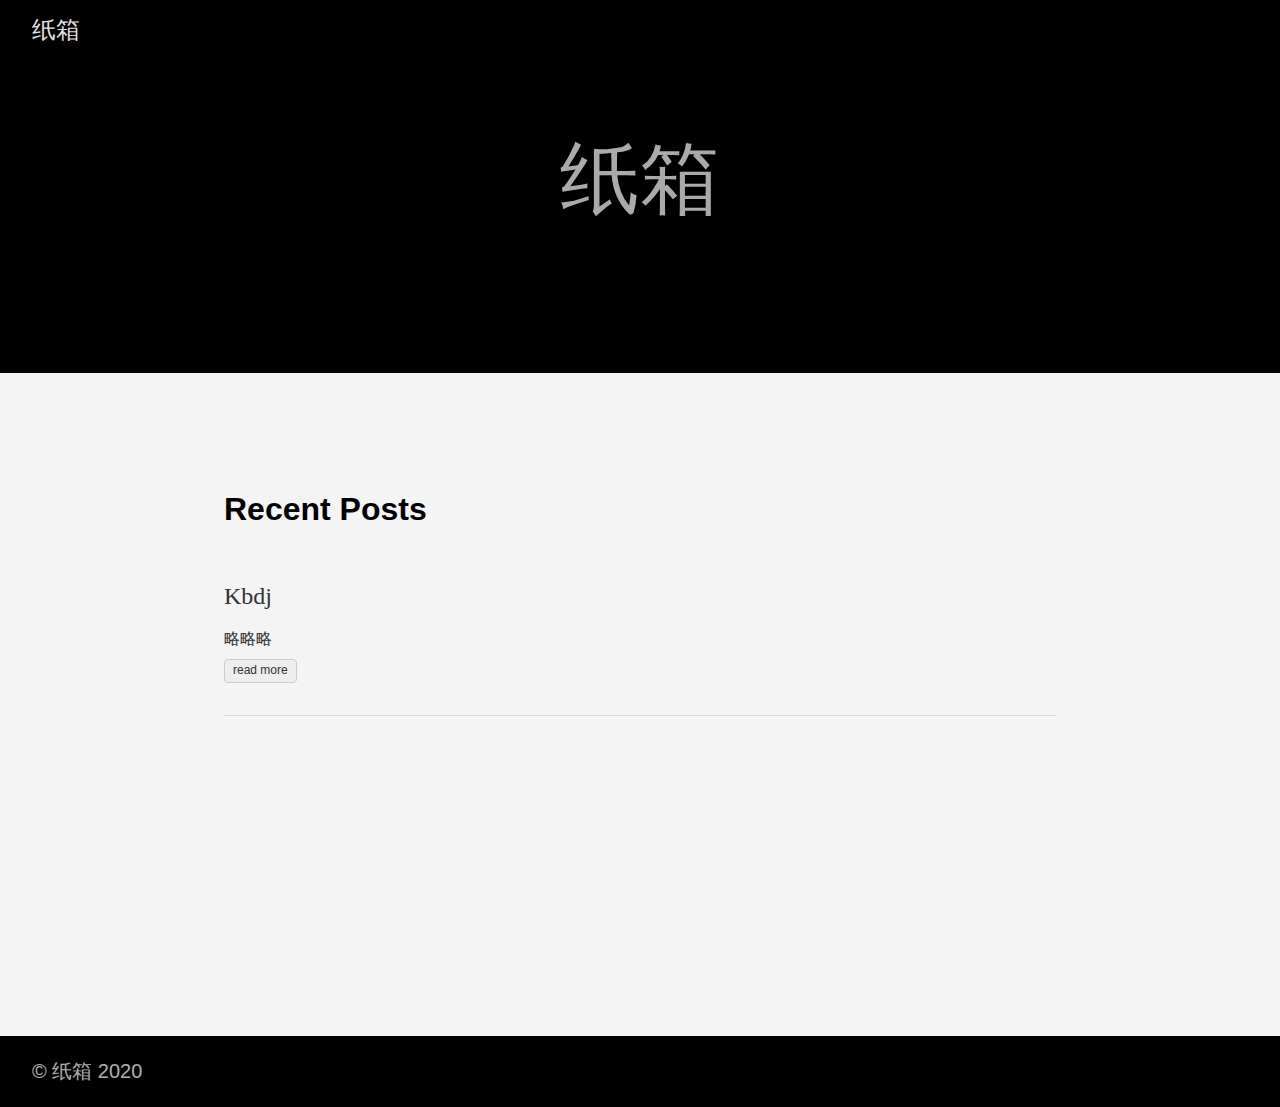
==== index.html @ 3d753dd8 "第一次部署" ====
<!DOCTYPE html>
<html lang="zh-Hans">
  <head>
    <meta charset="utf-8">
    <meta http-equiv="X-UA-Compatible" content="IE=edge,chrome=1">
    
    <title>纸箱 </title>
    <meta name="viewport" content="width=device-width,minimum-scale=1">
    <meta name="generator" content="Hugo 0.57.2" />
    
    
      <META NAME="ROBOTS" CONTENT="NOINDEX, NOFOLLOW">
    

    
    
      <link href="/dist/css/app.1cb140d8ba31d5b2f1114537dd04802a.css" rel="stylesheet">
    

    

    
      
    

    
    
      <link href="/index.xml" rel="alternate" type="application/rss+xml" title="纸箱" />
      <link href="/index.xml" rel="feed" type="application/rss+xml" title="纸箱" />
      
    
    
    <meta property="og:title" content="纸箱" />
<meta property="og:description" content="" />
<meta property="og:type" content="website" />
<meta property="og:url" content="http://example.org/" />

<meta property="og:updated_time" content="2020-03-09T20:28:16+08:00" />
<meta itemprop="name" content="纸箱">
<meta itemprop="description" content="">

<meta name="twitter:card" content="summary"/>
<meta name="twitter:title" content="纸箱"/>
<meta name="twitter:description" content=""/>

  </head>

  <body class="ma0 avenir bg-near-white">

    

  <header>
    <div class="pb3-m pb6-l bg-black">
      <nav class="pv3 ph3 ph4-ns" role="navigation">
  <div class="flex-l justify-between items-center center">
    <a href="http://example.org/" class="f3 fw2 hover-white no-underline white-90 dib">
      纸箱
    </a>
    <div class="flex-l items-center">
      

      
      














    </div>
  </div>
</nav>

      <div class="tc-l pv3 ph3 ph4-ns">
        <h1 class="f2 f-subheadline-l fw2 light-silver mb0 lh-title">
          纸箱
        </h1>
        
      </div>
    </div>
  </header>


    <main class="pb7" role="main">
      
  <article class="cf ph3 ph5-l pv3 pv4-l f4 tc-l center measure-wide lh-copy mid-gray">
    
  </article>
  
  
  
  
  
  
  
    
    

    <div class="pa3 pa4-ns w-100 w-70-ns center">
      
       
          <h1 class="flex-none">
            Recent Posts
          </h1>
        

      

      <section class="w-100 mw8">
        
        
          <div class="relative w-100 mb4">
            
<article class="bb b--black-10">
  <div class="db pv4 ph3 ph0-l no-underline dark-gray">
    <div class="flex flex-column flex-row-ns">
      
      <div class="blah w-100">
        <h1 class="f3 fw1 athelas mt0 lh-title">
          <a href="http://example.org/posts/kbdj/" class="color-inherit dim link">
            Kbdj
            </a>
        </h1>
        <div class="f6 f5-l lh-copy nested-copy-line-height nested-links">
           略略略 
        </div>
          <a href="http://example.org/posts/kbdj/" class="ba b--moon-gray bg-light-gray br2 color-inherit dib f7 hover-bg-moon-gray link mt2 ph2 pv1">read more</a>
        
      </div>
    </div>
  </div>
</article>

          </div>
        
      </section>

      

      </div>
  

    </main>
    <footer class="bg-black bottom-0 w-100 pa3" role="contentinfo">
  <div class="flex justify-between">
  <a class="f4 fw4 hover-white no-underline white-70 dn dib-ns pv2 ph3" href="http://example.org/" >
    &copy;  纸箱 2020 
  </a>
    <div>













</div>
  </div>
</footer>

    

  <script src="/dist/js/app.3fc0f988d21662902933.js"></script>


  </body>
</html>
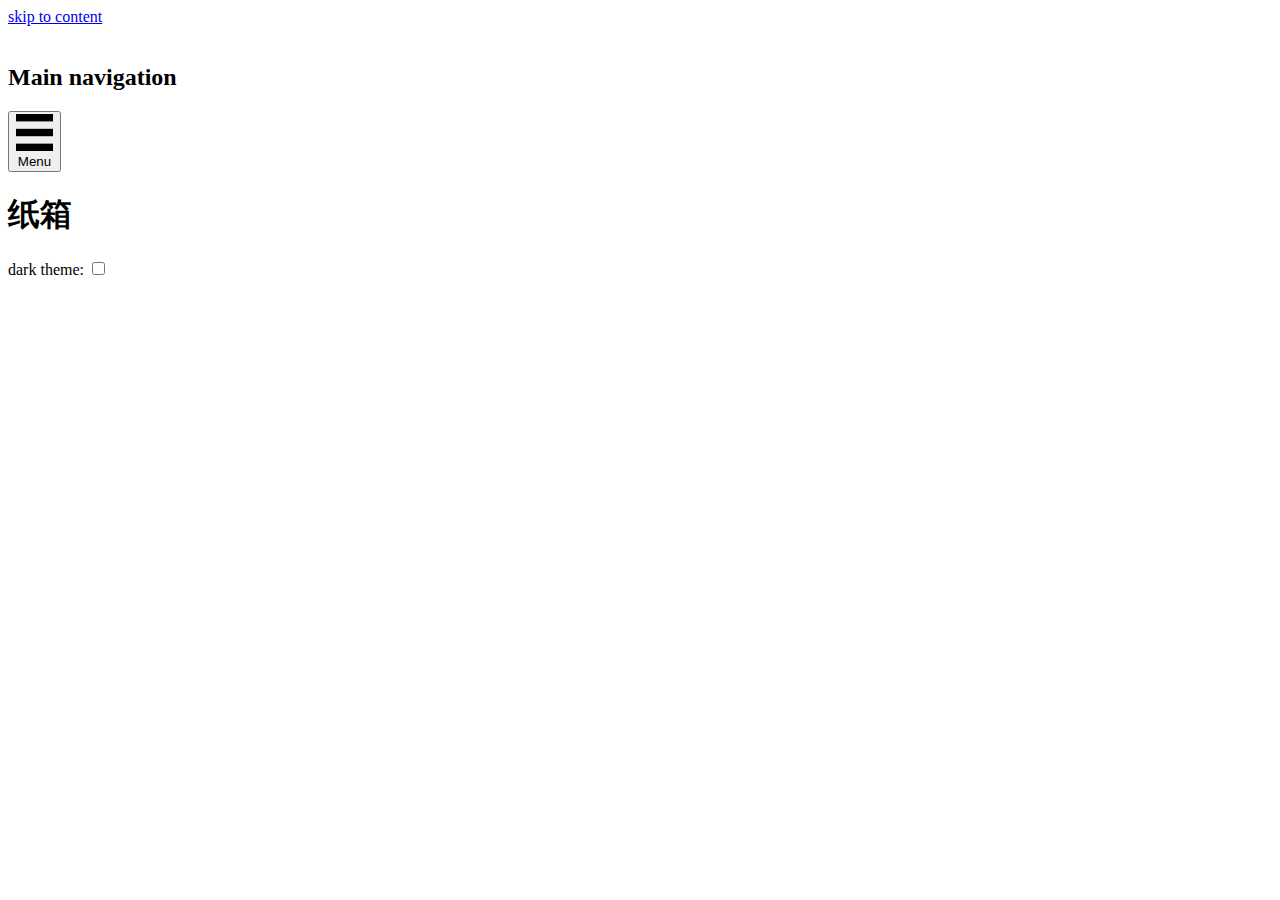
==== commit 1139a6c9: "第二次" ====
--- a/index.html
+++ b/index.html
@@ -1,181 +1,188 @@
 <!DOCTYPE html>
-<html lang="zh-Hans">
+<html lang="en">
   <head>
-    <meta charset="utf-8">
-    <meta http-equiv="X-UA-Compatible" content="IE=edge,chrome=1">
+  <meta charset="utf-8">
+  <meta name="viewport" content="width=device-width, initial-scale=1.0">
+  <meta http-equiv="X-UA-Compatible" content="IE=edge">
+
+  <meta name="generator" content="Hugo 0.57.2" />
+  <link rel="canonical" href="http://example.org/">
+
+  
     
-    <title>纸箱 </title>
-    <meta name="viewport" content="width=device-width,minimum-scale=1">
-    <meta name="generator" content="Hugo 0.57.2" />
+  
+
+  <link rel="apple-touch-icon" sizes="180x180" href="/apple-touch-icon.png">
+  <link rel="icon" type="image/png" sizes="32x32" href="/favicon-32x32.png">
+  <link rel="icon" type="image/png" sizes="16x16" href="/favicon-16x16.png">
+  <link rel="manifest" href="/site.webmanifest">
+  <link rel="mask-icon" href="/safari-pinned-tab.svg" color="#000000">
+  <meta name="msapplication-TileColor" content="#ffffff">
+  <meta name="theme-color" content="#ffffff">
+
+  <link rel="stylesheet" href="http://example.org/css/prism.css" media="none" onload="this.media='all';">
+
+  
+  
+  <link rel="stylesheet" type="text/css" href="http://example.org/css/styles.css">
+
+  <style id="inverter" media="none">
+    .intro-and-nav, .main-and-footer { filter: invert(100%) }
+    * { background-color: inherit }
+    img:not([src*=".svg"]), .colors, iframe, .demo-container { filter: invert(100%) }
+  </style>
+
+  
+  
     
+  
+  <title>纸箱</title>
+</head>
+
+  <body>
+    <a href="#main">skip to content</a>
+    <svg style="display: none">
+  <symbol id="bookmark" viewBox="0 0 40 50">
+   <g transform="translate(2266 3206.2)">
+    <path style="stroke:currentColor;stroke-width:3.2637;fill:none" d="m-2262.2-3203.4-.2331 42.195 16.319-16.318 16.318 16.318.2331-42.428z"/>
+   </g>
+  </symbol>
+
+  <symbol id="w3c" viewBox="0 0 127.09899 67.763">
+   <text font-size="83" style="font-size:83px;font-family:Trebuchet;letter-spacing:-12;fill-opacity:0" letter-spacing="-12" y="67.609352" x="-26.782778">W3C</text>
+   <text font-size="83" style="font-size:83px;font-weight:bold;font-family:Trebuchet;fill-opacity:0" y="67.609352" x="153.21722" font-weight="bold">SVG</text>
+   <path style="fill:currentColor;image-rendering:optimizeQuality;shape-rendering:geometricPrecision" d="m33.695.377 12.062 41.016 12.067-41.016h8.731l-19.968 67.386h-.831l-12.48-41.759-12.479 41.759h-.832l-19.965-67.386h8.736l12.061 41.016 8.154-27.618-3.993-13.397h8.737z"/>
+   <path style="fill:currentColor;image-rendering:optimizeQuality;shape-rendering:geometricPrecision" d="m91.355 46.132c0 6.104-1.624 11.234-4.862 15.394-3.248 4.158-7.45 6.237-12.607 6.237-3.882 0-7.263-1.238-10.148-3.702-2.885-2.47-5.02-5.812-6.406-10.022l6.82-2.829c1.001 2.552 2.317 4.562 3.953 6.028 1.636 1.469 3.56 2.207 5.781 2.207 2.329 0 4.3-1.306 5.909-3.911 1.609-2.606 2.411-5.738 2.411-9.401 0-4.049-.861-7.179-2.582-9.399-1.995-2.604-5.129-3.912-9.397-3.912h-3.327v-3.991l11.646-20.133h-14.062l-3.911 6.655h-2.493v-14.976h32.441v4.075l-12.31 21.217c4.324 1.385 7.596 3.911 9.815 7.571 2.22 3.659 3.329 7.953 3.329 12.892z"/>
+   <path style="fill:currentColor;image-rendering:optimizeQuality;shape-rendering:geometricPrecision" d="m125.21 0 1.414 8.6-5.008 9.583s-1.924-4.064-5.117-6.314c-2.693-1.899-4.447-2.309-7.186-1.746-3.527.73-7.516 4.938-9.258 10.13-2.084 6.21-2.104 9.218-2.178 11.978-.115 4.428.58 7.043.58 7.043s-3.04-5.626-3.011-13.866c.018-5.882.947-11.218 3.666-16.479 2.404-4.627 5.954-7.404 9.114-7.728 3.264-.343 5.848 1.229 7.841 2.938 2.089 1.788 4.213 5.698 4.213 5.698l4.94-9.837z"/>
+   <path style="fill:currentColor;image-rendering:optimizeQuality;shape-rendering:geometricPrecision" d="m125.82 48.674s-2.208 3.957-3.589 5.48c-1.379 1.524-3.849 4.209-6.896 5.555-3.049 1.343-4.646 1.598-7.661 1.306-3.01-.29-5.807-2.032-6.786-2.764-.979-.722-3.486-2.864-4.897-4.854-1.42-2-3.634-5.995-3.634-5.995s1.233 4.001 2.007 5.699c.442.977 1.81 3.965 3.749 6.572 1.805 2.425 5.315 6.604 10.652 7.545 5.336.945 9.002-1.449 9.907-2.031.907-.578 2.819-2.178 4.032-3.475 1.264-1.351 2.459-3.079 3.116-4.108.487-.758 1.276-2.286 1.276-2.286l-1.276-6.644z"/>
+  </symbol>
+
+  <symbol id="tag" viewBox="0 0 177.16535 177.16535">
+    <g transform="translate(0 -875.2)">
+     <path style="fill-rule:evenodd;stroke-width:0;fill:currentColor" d="m159.9 894.3-68.79 8.5872-75.42 77.336 61.931 60.397 75.429-76.565 6.8495-69.755zm-31.412 31.835a10.813 10.813 0 0 1 1.8443 2.247 10.813 10.813 0 0 1 -3.5174 14.872l-.0445.0275a10.813 10.813 0 0 1 -14.86 -3.5714 10.813 10.813 0 0 1 3.5563 -14.863 10.813 10.813 0 0 1 13.022 1.2884z"/>
+    </g>
+  </symbol>
+
+  <symbol id="balloon" viewBox="0 0 141.73228 177.16535">
+   <g transform="translate(0 -875.2)">
+    <g>
+     <path style="fill:currentColor" d="m68.156 882.83-.88753 1.4269c-4.9564 7.9666-6.3764 17.321-5.6731 37.378.36584 10.437 1.1246 23.51 1.6874 29.062.38895 3.8372 3.8278 32.454 4.6105 38.459 4.6694-.24176 9.2946.2879 14.377 1.481 1.2359-3.2937 5.2496-13.088 8.886-21.623 6.249-14.668 8.4128-21.264 10.253-31.252 1.2464-6.7626 1.6341-12.156 1.4204-19.764-.36325-12.93-2.1234-19.487-6.9377-25.843-2.0833-2.7507-6.9865-7.6112-7.9127-7.8436-.79716-.20019-6.6946-1.0922-6.7755-1.0248-.02213.0182-5.0006-.41858-7.5248-.22808l-2.149-.22808h-3.3738z"/>
+     <path style="fill:currentColor" d="m61.915 883.28-3.2484.4497c-1.7863.24724-3.5182.53481-3.8494.63994-2.4751.33811-4.7267.86957-6.7777 1.5696-.28598 0-1.0254.20146-2.3695.58589-5.0418 1.4418-6.6374 2.2604-8.2567 4.2364-6.281 7.6657-11.457 18.43-12.932 26.891-1.4667 8.4111.71353 22.583 5.0764 32.996 3.8064 9.0852 13.569 25.149 22.801 37.517 1.3741 1.841 2.1708 2.9286 2.4712 3.5792 3.5437-1.1699 6.8496-1.9336 10.082-2.3263-1.3569-5.7831-4.6968-21.86-6.8361-33.002-.92884-4.8368-2.4692-14.322-3.2452-19.991-.68557-5.0083-.77707-6.9534-.74159-15.791.04316-10.803.41822-16.162 1.5026-21.503 1.4593-5.9026 3.3494-11.077 6.3247-15.852z"/>
+     <path style="fill:currentColor" d="m94.499 885.78c-.10214-.0109-.13691 0-.0907.0409.16033.13489 1.329 1.0675 2.5976 2.0723 6.7003 5.307 11.273 14.568 12.658 25.638.52519 4.1949.24765 14.361-.5059 18.523-2.4775 13.684-9.7807 32.345-20.944 53.519l-3.0559 5.7971c2.8082.76579 5.7915 1.727 8.9926 2.8441 11.562-11.691 18.349-19.678 24.129-28.394 7.8992-11.913 11.132-20.234 12.24-31.518.98442-10.02-1.5579-20.876-6.7799-28.959-.2758-.4269-.57803-.86856-.89617-1.3166-3.247-6.13-9.752-12.053-21.264-16.131-2.3687-.86369-6.3657-2.0433-7.0802-2.1166z"/>
+     <path style="fill:currentColor" d="m32.52 892.22c-.20090-.13016-1.4606.81389-3.9132 2.7457-11.486 9.0476-17.632 24.186-16.078 39.61.79699 7.9138 2.4066 13.505 5.9184 20.562 5.8577 11.77 14.749 23.219 30.087 38.74.05838.059.12188.1244.18052.1838 1.3166-.5556 2.5965-1.0618 3.8429-1.5199-.66408-.32448-1.4608-1.3297-3.8116-4.4602-5.0951-6.785-8.7512-11.962-13.051-18.486-5.1379-7.7948-5.0097-7.5894-8.0586-13.054-6.2097-11.13-8.2674-17.725-8.6014-27.563-.21552-6.3494.13041-9.2733 1.775-14.987 2.1832-7.5849 3.9273-10.986 9.2693-18.07 1.7839-2.3656 2.6418-3.57 2.4409-3.7003z"/>
+     <path style="fill:currentColor" d="m69.133 992.37c-6.2405.0309-12.635.76718-19.554 2.5706 4.6956 4.7759 9.935 10.258 12.05 12.625l4.1272 4.6202h11.493l3.964-4.4516c2.0962-2.3541 7.4804-7.9845 12.201-12.768-8.378-1.4975-16.207-2.6353-24.281-2.5955z"/>
+     <rect style="stroke-width:0;fill:currentColor" ry="2.0328" height="27.746" width="22.766" y="1017.7" x="60.201"/>
+    </g>
+   </g>
+  </symbol>
+
+  <symbol id="info" viewBox="0 0 41.667 41.667">
+   <g transform="translate(-37.035 -1004.6)">
+    <path style="stroke-linejoin:round;stroke:currentColor;stroke-linecap:round;stroke-width:3.728;fill:none" d="m76.25 1030.2a18.968 18.968 0 0 1 -23.037 13.709 18.968 18.968 0 0 1 -13.738 -23.019 18.968 18.968 0 0 1 23.001 -13.768 18.968 18.968 0 0 1 13.798 22.984"/>
+    <g transform="matrix(1.1146 0 0 1.1146 -26.276 -124.92)">
+     <path style="stroke:currentColor;stroke-linecap:round;stroke-width:3.728;fill:none" d="m75.491 1039.5v-8.7472"/>
+     <path style="stroke-width:0;fill:currentColor" transform="scale(-1)" d="m-73.193-1024.5a2.3719 2.3719 0 0 1 -2.8807 1.7142 2.3719 2.3719 0 0 1 -1.718 -2.8785 2.3719 2.3719 0 0 1 2.8763 -1.7217 2.3719 2.3719 0 0 1 1.7254 2.8741"/>
+    </g>
+   </g>
+  </symbol>
+
+  <symbol id="warning" viewBox="0 0 48.430474 41.646302">
+    <g transform="translate(-1.1273 -1010.2)">
+     <path style="stroke-linejoin:round;stroke:currentColor;stroke-linecap:round;stroke-width:4.151;fill:none" d="m25.343 1012.3-22.14 37.496h44.28z"/>
+     <path style="stroke:currentColor;stroke-linecap:round;stroke-width:4.1512;fill:none" d="m25.54 1027.7v8.7472"/>
+     <path style="stroke-width:0;fill:currentColor" d="m27.839 1042.8a2.3719 2.3719 0 0 1 -2.8807 1.7143 2.3719 2.3719 0 0 1 -1.718 -2.8785 2.3719 2.3719 0 0 1 2.8763 -1.7217 2.3719 2.3719 0 0 1 1.7254 2.8741"/>
+    </g>
+  </symbol>
+
+  <symbol id="menu" viewBox="0 0 50 50">
+     <rect style="stroke-width:0;fill:currentColor" height="10" width="50" y="0" x="0"/>
+     <rect style="stroke-width:0;fill:currentColor" height="10" width="50" y="20" x="0"/>
+     <rect style="stroke-width:0;fill:currentColor" height="10" width="50" y="40" x="0"/>
+   </symbol>
+
+   <symbol id="link" viewBox="0 0 50 50">
+    <g transform="translate(0 -1002.4)">
+     <g transform="matrix(.095670 0 0 .095670 2.3233 1004.9)">
+      <g>
+       <path style="stroke-width:0;fill:currentColor" d="m452.84 192.9-128.65 128.65c-35.535 35.54-93.108 35.54-128.65 0l-42.881-42.886 42.881-42.876 42.884 42.876c11.845 11.822 31.064 11.846 42.886 0l128.64-128.64c11.816-11.831 11.816-31.066 0-42.9l-42.881-42.881c-11.822-11.814-31.064-11.814-42.887 0l-45.928 45.936c-21.292-12.531-45.491-17.905-69.449-16.291l72.501-72.526c35.535-35.521 93.136-35.521 128.64 0l42.886 42.881c35.535 35.523 35.535 93.141-.001 128.66zm-254.28 168.51-45.903 45.9c-11.845 11.846-31.064 11.817-42.881 0l-42.884-42.881c-11.845-11.821-11.845-31.041 0-42.886l128.65-128.65c11.819-11.814 31.069-11.814 42.884 0l42.886 42.886 42.876-42.886-42.876-42.881c-35.54-35.521-93.113-35.521-128.65 0l-128.65 128.64c-35.538 35.545-35.538 93.146 0 128.65l42.883 42.882c35.51 35.54 93.11 35.54 128.65 0l72.496-72.499c-23.956 1.597-48.092-3.784-69.474-16.283z"/>
+      </g>
+     </g>
+    </g>
+  </symbol>
+
+  <symbol id="doc" viewBox="0 0 35 45">
+   <g transform="translate(-147.53 -539.83)">
+    <path style="stroke:currentColor;stroke-width:2.4501;fill:none" d="m149.38 542.67v39.194h31.354v-39.194z"/>
+    <g style="stroke-width:25" transform="matrix(.098003 0 0 .098003 133.69 525.96)">
+     <path d="m220 252.36h200" style="stroke:currentColor;stroke-width:25;fill:none"/>
+     <path style="stroke:currentColor;stroke-width:25;fill:none" d="m220 409.95h200"/>
+     <path d="m220 488.74h200" style="stroke:currentColor;stroke-width:25;fill:none"/>
+     <path d="m220 331.15h200" style="stroke:currentColor;stroke-width:25;fill:none"/>
+    </g>
+   </g>
+ </symbol>
+
+ <symbol id="tick" viewBox="0 0 177.16535 177.16535">
+  <g transform="translate(0 -875.2)">
+   <rect style="stroke-width:0;fill:currentColor" transform="rotate(30)" height="155" width="40" y="702.99" x="556.82"/>
+   <rect style="stroke-width:0;fill:currentColor" transform="rotate(30)" height="40" width="90.404" y="817.99" x="506.42"/>
+  </g>
+ </symbol>
+</svg>
+
+    <div class="wrapper">
+      <header class="intro-and-nav" role="banner">
+  <div>
+    <div class="intro">
+      <a class="logo" href="/" aria-label="纸箱 home page">
+        <img src="http://example.org/images/logo.svg" alt="">
+      </a>
+      <p class="library-desc">
+        
+      </p>
+    </div>
+    <nav id="patterns-nav" class="patterns" role="navigation">
+  <h2 class="vh">Main navigation</h2>
+  <button id="menu-button" aria-expanded="false">
+    <svg viewBox="0 0 50 50" aria-hidden="true" focusable="false">
+      <use xlink:href="#menu"></use>
+    </svg>
+    Menu
+  </button>
+  
+  <ul id="patterns-list">
+  
+  </ul>
+</nav>
+  </div>
+</header>
+      <div class="main-and-footer">
+        <div>
+          
+  <main id="main">
+    <h1>纸箱</h1>
     
-      <META NAME="ROBOTS" CONTENT="NOINDEX, NOFOLLOW">
-    
+  </main>
+
+          <footer role="contentinfo">
+  <div>
+    <label for="themer">
+      dark theme: <input type="checkbox" id="themer" class="vh">
+      <span aria-hidden="true"></span>
+    </label>
+  </div>
+  
+</footer>
+
+        </div>
+      </div>
+    </div>
+    <script src="http://example.org/js/prism.js"></script>
+<script src="http://example.org/js/dom-scripts.js"></script>
 
     
     
-      <link href="/dist/css/app.1cb140d8ba31d5b2f1114537dd04802a.css" rel="stylesheet">
-    
-
-    
-
-    
-      
-    
-
-    
-    
-      <link href="/index.xml" rel="alternate" type="application/rss+xml" title="纸箱" />
-      <link href="/index.xml" rel="feed" type="application/rss+xml" title="纸箱" />
-      
-    
-    
-    <meta property="og:title" content="纸箱" />
-<meta property="og:description" content="" />
-<meta property="og:type" content="website" />
-<meta property="og:url" content="http://example.org/" />
-
-<meta property="og:updated_time" content="2020-03-09T20:28:16+08:00" />
-<meta itemprop="name" content="纸箱">
-<meta itemprop="description" content="">
-
-<meta name="twitter:card" content="summary"/>
-<meta name="twitter:title" content="纸箱"/>
-<meta name="twitter:description" content=""/>
-
-  </head>
-
-  <body class="ma0 avenir bg-near-white">
-
-    
-
-  <header>
-    <div class="pb3-m pb6-l bg-black">
-      <nav class="pv3 ph3 ph4-ns" role="navigation">
-  <div class="flex-l justify-between items-center center">
-    <a href="http://example.org/" class="f3 fw2 hover-white no-underline white-90 dib">
-      纸箱
-    </a>
-    <div class="flex-l items-center">
-      
-
-      
-      
-
-
-
-
-
-
-
-
-
-
-
-
-
-
-    </div>
-  </div>
-</nav>
-
-      <div class="tc-l pv3 ph3 ph4-ns">
-        <h1 class="f2 f-subheadline-l fw2 light-silver mb0 lh-title">
-          纸箱
-        </h1>
-        
-      </div>
-    </div>
-  </header>
-
-
-    <main class="pb7" role="main">
-      
-  <article class="cf ph3 ph5-l pv3 pv4-l f4 tc-l center measure-wide lh-copy mid-gray">
-    
-  </article>
   
-  
-  
-  
-  
-  
-  
-    
-    
-
-    <div class="pa3 pa4-ns w-100 w-70-ns center">
-      
-       
-          <h1 class="flex-none">
-            Recent Posts
-          </h1>
-        
-
-      
-
-      <section class="w-100 mw8">
-        
-        
-          <div class="relative w-100 mb4">
-            
-<article class="bb b--black-10">
-  <div class="db pv4 ph3 ph0-l no-underline dark-gray">
-    <div class="flex flex-column flex-row-ns">
-      
-      <div class="blah w-100">
-        <h1 class="f3 fw1 athelas mt0 lh-title">
-          <a href="http://example.org/posts/kbdj/" class="color-inherit dim link">
-            Kbdj
-            </a>
-        </h1>
-        <div class="f6 f5-l lh-copy nested-copy-line-height nested-links">
-           略略略 
-        </div>
-          <a href="http://example.org/posts/kbdj/" class="ba b--moon-gray bg-light-gray br2 color-inherit dib f7 hover-bg-moon-gray link mt2 ph2 pv1">read more</a>
-        
-      </div>
-    </div>
-  </div>
-</article>
-
-          </div>
-        
-      </section>
-
-      
-
-      </div>
-  
-
-    </main>
-    <footer class="bg-black bottom-0 w-100 pa3" role="contentinfo">
-  <div class="flex justify-between">
-  <a class="f4 fw4 hover-white no-underline white-70 dn dib-ns pv2 ph3" href="http://example.org/" >
-    &copy;  纸箱 2020 
-  </a>
-    <div>
-
-
-
-
-
-
-
-
-
-
-
-
-
-</div>
-  </div>
-</footer>
-
-    
-
-  <script src="/dist/js/app.3fc0f988d21662902933.js"></script>
-
 
   </body>
 </html>
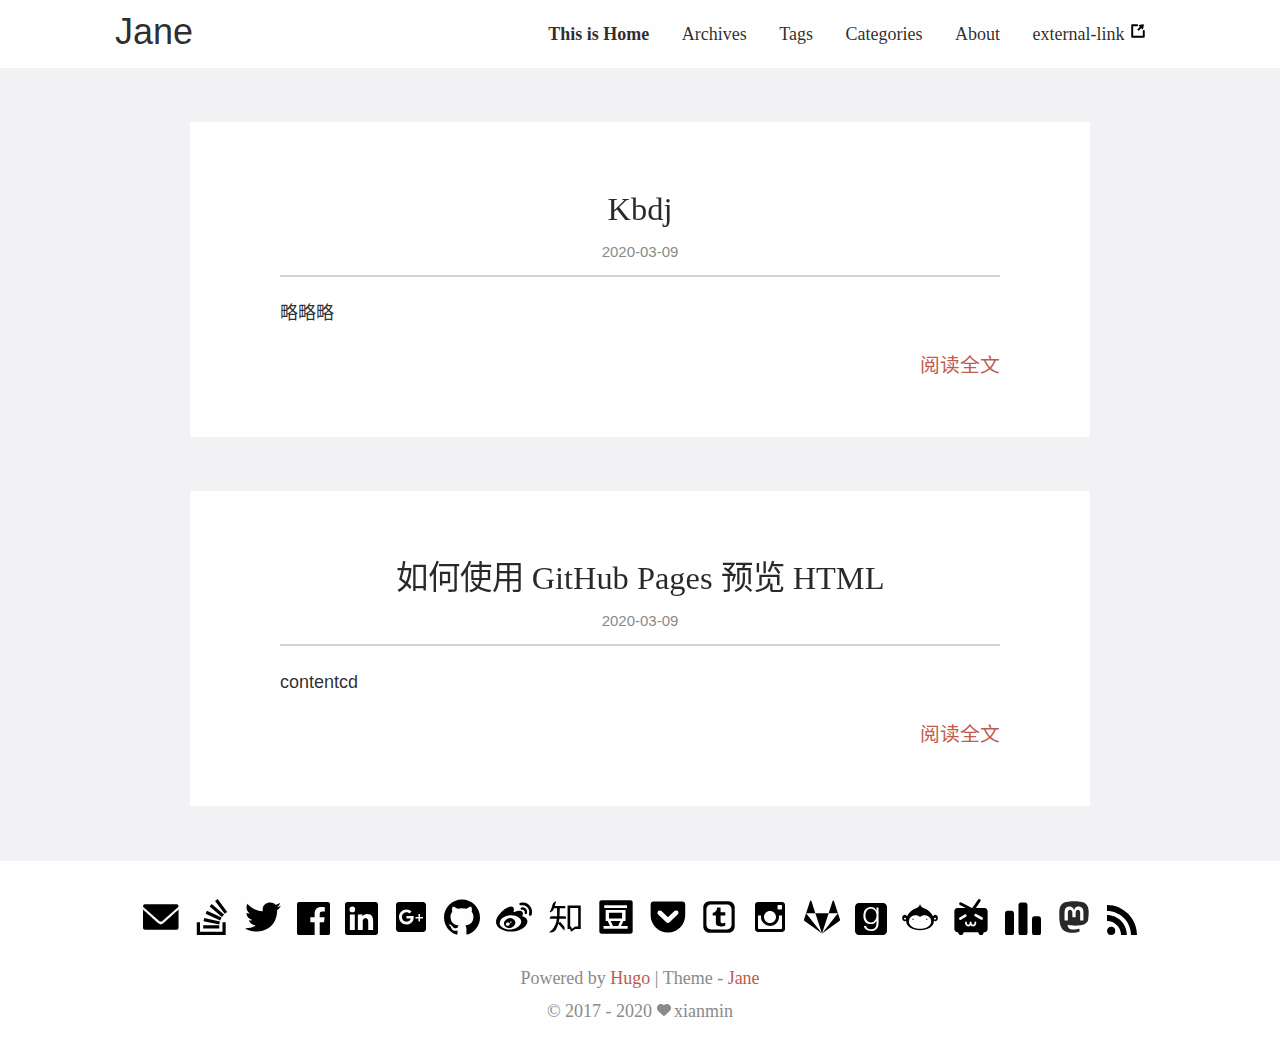
==== commit 937804f6: "3" ====
--- a/index.html
+++ b/index.html
@@ -1,188 +1,750 @@
 <!DOCTYPE html>
-<html lang="en">
-  <head>
+<html lang="zh-cn" itemscope itemtype="http://schema.org/WebPage">
+<head>
   <meta charset="utf-8">
-  <meta name="viewport" content="width=device-width, initial-scale=1.0">
   <meta http-equiv="X-UA-Compatible" content="IE=edge">
-
-  <meta name="generator" content="Hugo 0.57.2" />
-  <link rel="canonical" href="http://example.org/">
-
-  
-    
-  
-
-  <link rel="apple-touch-icon" sizes="180x180" href="/apple-touch-icon.png">
-  <link rel="icon" type="image/png" sizes="32x32" href="/favicon-32x32.png">
-  <link rel="icon" type="image/png" sizes="16x16" href="/favicon-16x16.png">
-  <link rel="manifest" href="/site.webmanifest">
-  <link rel="mask-icon" href="/safari-pinned-tab.svg" color="#000000">
-  <meta name="msapplication-TileColor" content="#ffffff">
-  <meta name="theme-color" content="#ffffff">
-
-  <link rel="stylesheet" href="http://example.org/css/prism.css" media="none" onload="this.media='all';">
-
-  
-  
-  <link rel="stylesheet" type="text/css" href="http://example.org/css/styles.css">
-
-  <style id="inverter" media="none">
-    .intro-and-nav, .main-and-footer { filter: invert(100%) }
-    * { background-color: inherit }
-    img:not([src*=".svg"]), .colors, iframe, .demo-container { filter: invert(100%) }
-  </style>
-
-  
-  
-    
-  
   <title>纸箱</title>
+  
+
+<meta name="renderer" content="webkit" />
+<meta name="viewport" content="width=device-width, initial-scale=1, maximum-scale=1"/>
+
+<meta name="MobileOptimized" content="width"/>
+<meta name="HandheldFriendly" content="true"/>
+
+
+<meta name="applicable-device" content="pc,mobile">
+
+<meta name="theme-color" content="#f8f5ec" />
+<meta name="msapplication-navbutton-color" content="#f8f5ec">
+<meta name="apple-mobile-web-app-capable" content="yes">
+<meta name="apple-mobile-web-app-status-bar-style" content="#f8f5ec">
+
+<meta name="mobile-web-app-capable" content="yes">
+
+<meta name="author" content="xianmin" />
+  <meta name="description" content="Hugo theme jane example site." />
+  <meta name="keywords" content="Hugo, theme, jane" />
+
+
+
+
+
+
+<meta name="generator" content="Hugo 0.57.2" />
+
+
+<link rel="canonical" href="http://localhost:1313/" />
+<link href="/index.xml" rel="alternate" type="application/rss+xml" title="纸箱" />
+
+
+
+
+<link rel="icon" href="/favicon.ico" />
+
+
+
+
+
+
+
+
+
+
+
+<link rel="stylesheet" href="/sass/jane.min.af20b78e95c84de86b00a0242a4a77bd2601700e1b250edf27537d957ac0041d.css" integrity="sha256-ryC3jpXITehrAKAkKkp3vSYBcA4bJQ7fJ1N9lXrABB0=" media="screen" crossorigin="anonymous">
+
+
+
+
+
+<meta property="og:title" content="纸箱" />
+<meta property="og:description" content="Hugo theme jane example site." />
+<meta property="og:type" content="website" />
+<meta property="og:url" content="http://localhost:1313/" />
+
+<meta property="og:updated_time" content="2020-03-09T20:28:16+08:00" />
+<meta itemprop="name" content="纸箱">
+<meta itemprop="description" content="Hugo theme jane example site.">
+
+<meta name="twitter:card" content="summary"/>
+<meta name="twitter:title" content="纸箱"/>
+<meta name="twitter:description" content="Hugo theme jane example site."/>
+
+<!--[if lte IE 9]>
+  <script src="https://cdnjs.cloudflare.com/ajax/libs/classlist/1.1.20170427/classList.min.js"></script>
+<![endif]-->
+
+<!--[if lt IE 9]>
+  <script src="https://cdn.jsdelivr.net/npm/html5shiv@3.7.3/dist/html5shiv.min.js"></script>
+  <script src="https://cdn.jsdelivr.net/npm/respond.js@1.4.2/dest/respond.min.js"></script>
+<![endif]-->
+
+
+
+
 </head>
-
-  <body>
-    <a href="#main">skip to content</a>
-    <svg style="display: none">
-  <symbol id="bookmark" viewBox="0 0 40 50">
-   <g transform="translate(2266 3206.2)">
-    <path style="stroke:currentColor;stroke-width:3.2637;fill:none" d="m-2262.2-3203.4-.2331 42.195 16.319-16.318 16.318 16.318.2331-42.428z"/>
-   </g>
-  </symbol>
-
-  <symbol id="w3c" viewBox="0 0 127.09899 67.763">
-   <text font-size="83" style="font-size:83px;font-family:Trebuchet;letter-spacing:-12;fill-opacity:0" letter-spacing="-12" y="67.609352" x="-26.782778">W3C</text>
-   <text font-size="83" style="font-size:83px;font-weight:bold;font-family:Trebuchet;fill-opacity:0" y="67.609352" x="153.21722" font-weight="bold">SVG</text>
-   <path style="fill:currentColor;image-rendering:optimizeQuality;shape-rendering:geometricPrecision" d="m33.695.377 12.062 41.016 12.067-41.016h8.731l-19.968 67.386h-.831l-12.48-41.759-12.479 41.759h-.832l-19.965-67.386h8.736l12.061 41.016 8.154-27.618-3.993-13.397h8.737z"/>
-   <path style="fill:currentColor;image-rendering:optimizeQuality;shape-rendering:geometricPrecision" d="m91.355 46.132c0 6.104-1.624 11.234-4.862 15.394-3.248 4.158-7.45 6.237-12.607 6.237-3.882 0-7.263-1.238-10.148-3.702-2.885-2.47-5.02-5.812-6.406-10.022l6.82-2.829c1.001 2.552 2.317 4.562 3.953 6.028 1.636 1.469 3.56 2.207 5.781 2.207 2.329 0 4.3-1.306 5.909-3.911 1.609-2.606 2.411-5.738 2.411-9.401 0-4.049-.861-7.179-2.582-9.399-1.995-2.604-5.129-3.912-9.397-3.912h-3.327v-3.991l11.646-20.133h-14.062l-3.911 6.655h-2.493v-14.976h32.441v4.075l-12.31 21.217c4.324 1.385 7.596 3.911 9.815 7.571 2.22 3.659 3.329 7.953 3.329 12.892z"/>
-   <path style="fill:currentColor;image-rendering:optimizeQuality;shape-rendering:geometricPrecision" d="m125.21 0 1.414 8.6-5.008 9.583s-1.924-4.064-5.117-6.314c-2.693-1.899-4.447-2.309-7.186-1.746-3.527.73-7.516 4.938-9.258 10.13-2.084 6.21-2.104 9.218-2.178 11.978-.115 4.428.58 7.043.58 7.043s-3.04-5.626-3.011-13.866c.018-5.882.947-11.218 3.666-16.479 2.404-4.627 5.954-7.404 9.114-7.728 3.264-.343 5.848 1.229 7.841 2.938 2.089 1.788 4.213 5.698 4.213 5.698l4.94-9.837z"/>
-   <path style="fill:currentColor;image-rendering:optimizeQuality;shape-rendering:geometricPrecision" d="m125.82 48.674s-2.208 3.957-3.589 5.48c-1.379 1.524-3.849 4.209-6.896 5.555-3.049 1.343-4.646 1.598-7.661 1.306-3.01-.29-5.807-2.032-6.786-2.764-.979-.722-3.486-2.864-4.897-4.854-1.42-2-3.634-5.995-3.634-5.995s1.233 4.001 2.007 5.699c.442.977 1.81 3.965 3.749 6.572 1.805 2.425 5.315 6.604 10.652 7.545 5.336.945 9.002-1.449 9.907-2.031.907-.578 2.819-2.178 4.032-3.475 1.264-1.351 2.459-3.079 3.116-4.108.487-.758 1.276-2.286 1.276-2.286l-1.276-6.644z"/>
-  </symbol>
-
-  <symbol id="tag" viewBox="0 0 177.16535 177.16535">
-    <g transform="translate(0 -875.2)">
-     <path style="fill-rule:evenodd;stroke-width:0;fill:currentColor" d="m159.9 894.3-68.79 8.5872-75.42 77.336 61.931 60.397 75.429-76.565 6.8495-69.755zm-31.412 31.835a10.813 10.813 0 0 1 1.8443 2.247 10.813 10.813 0 0 1 -3.5174 14.872l-.0445.0275a10.813 10.813 0 0 1 -14.86 -3.5714 10.813 10.813 0 0 1 3.5563 -14.863 10.813 10.813 0 0 1 13.022 1.2884z"/>
-    </g>
-  </symbol>
-
-  <symbol id="balloon" viewBox="0 0 141.73228 177.16535">
-   <g transform="translate(0 -875.2)">
-    <g>
-     <path style="fill:currentColor" d="m68.156 882.83-.88753 1.4269c-4.9564 7.9666-6.3764 17.321-5.6731 37.378.36584 10.437 1.1246 23.51 1.6874 29.062.38895 3.8372 3.8278 32.454 4.6105 38.459 4.6694-.24176 9.2946.2879 14.377 1.481 1.2359-3.2937 5.2496-13.088 8.886-21.623 6.249-14.668 8.4128-21.264 10.253-31.252 1.2464-6.7626 1.6341-12.156 1.4204-19.764-.36325-12.93-2.1234-19.487-6.9377-25.843-2.0833-2.7507-6.9865-7.6112-7.9127-7.8436-.79716-.20019-6.6946-1.0922-6.7755-1.0248-.02213.0182-5.0006-.41858-7.5248-.22808l-2.149-.22808h-3.3738z"/>
-     <path style="fill:currentColor" d="m61.915 883.28-3.2484.4497c-1.7863.24724-3.5182.53481-3.8494.63994-2.4751.33811-4.7267.86957-6.7777 1.5696-.28598 0-1.0254.20146-2.3695.58589-5.0418 1.4418-6.6374 2.2604-8.2567 4.2364-6.281 7.6657-11.457 18.43-12.932 26.891-1.4667 8.4111.71353 22.583 5.0764 32.996 3.8064 9.0852 13.569 25.149 22.801 37.517 1.3741 1.841 2.1708 2.9286 2.4712 3.5792 3.5437-1.1699 6.8496-1.9336 10.082-2.3263-1.3569-5.7831-4.6968-21.86-6.8361-33.002-.92884-4.8368-2.4692-14.322-3.2452-19.991-.68557-5.0083-.77707-6.9534-.74159-15.791.04316-10.803.41822-16.162 1.5026-21.503 1.4593-5.9026 3.3494-11.077 6.3247-15.852z"/>
-     <path style="fill:currentColor" d="m94.499 885.78c-.10214-.0109-.13691 0-.0907.0409.16033.13489 1.329 1.0675 2.5976 2.0723 6.7003 5.307 11.273 14.568 12.658 25.638.52519 4.1949.24765 14.361-.5059 18.523-2.4775 13.684-9.7807 32.345-20.944 53.519l-3.0559 5.7971c2.8082.76579 5.7915 1.727 8.9926 2.8441 11.562-11.691 18.349-19.678 24.129-28.394 7.8992-11.913 11.132-20.234 12.24-31.518.98442-10.02-1.5579-20.876-6.7799-28.959-.2758-.4269-.57803-.86856-.89617-1.3166-3.247-6.13-9.752-12.053-21.264-16.131-2.3687-.86369-6.3657-2.0433-7.0802-2.1166z"/>
-     <path style="fill:currentColor" d="m32.52 892.22c-.20090-.13016-1.4606.81389-3.9132 2.7457-11.486 9.0476-17.632 24.186-16.078 39.61.79699 7.9138 2.4066 13.505 5.9184 20.562 5.8577 11.77 14.749 23.219 30.087 38.74.05838.059.12188.1244.18052.1838 1.3166-.5556 2.5965-1.0618 3.8429-1.5199-.66408-.32448-1.4608-1.3297-3.8116-4.4602-5.0951-6.785-8.7512-11.962-13.051-18.486-5.1379-7.7948-5.0097-7.5894-8.0586-13.054-6.2097-11.13-8.2674-17.725-8.6014-27.563-.21552-6.3494.13041-9.2733 1.775-14.987 2.1832-7.5849 3.9273-10.986 9.2693-18.07 1.7839-2.3656 2.6418-3.57 2.4409-3.7003z"/>
-     <path style="fill:currentColor" d="m69.133 992.37c-6.2405.0309-12.635.76718-19.554 2.5706 4.6956 4.7759 9.935 10.258 12.05 12.625l4.1272 4.6202h11.493l3.964-4.4516c2.0962-2.3541 7.4804-7.9845 12.201-12.768-8.378-1.4975-16.207-2.6353-24.281-2.5955z"/>
-     <rect style="stroke-width:0;fill:currentColor" ry="2.0328" height="27.746" width="22.766" y="1017.7" x="60.201"/>
-    </g>
-   </g>
-  </symbol>
-
-  <symbol id="info" viewBox="0 0 41.667 41.667">
-   <g transform="translate(-37.035 -1004.6)">
-    <path style="stroke-linejoin:round;stroke:currentColor;stroke-linecap:round;stroke-width:3.728;fill:none" d="m76.25 1030.2a18.968 18.968 0 0 1 -23.037 13.709 18.968 18.968 0 0 1 -13.738 -23.019 18.968 18.968 0 0 1 23.001 -13.768 18.968 18.968 0 0 1 13.798 22.984"/>
-    <g transform="matrix(1.1146 0 0 1.1146 -26.276 -124.92)">
-     <path style="stroke:currentColor;stroke-linecap:round;stroke-width:3.728;fill:none" d="m75.491 1039.5v-8.7472"/>
-     <path style="stroke-width:0;fill:currentColor" transform="scale(-1)" d="m-73.193-1024.5a2.3719 2.3719 0 0 1 -2.8807 1.7142 2.3719 2.3719 0 0 1 -1.718 -2.8785 2.3719 2.3719 0 0 1 2.8763 -1.7217 2.3719 2.3719 0 0 1 1.7254 2.8741"/>
-    </g>
-   </g>
-  </symbol>
-
-  <symbol id="warning" viewBox="0 0 48.430474 41.646302">
-    <g transform="translate(-1.1273 -1010.2)">
-     <path style="stroke-linejoin:round;stroke:currentColor;stroke-linecap:round;stroke-width:4.151;fill:none" d="m25.343 1012.3-22.14 37.496h44.28z"/>
-     <path style="stroke:currentColor;stroke-linecap:round;stroke-width:4.1512;fill:none" d="m25.54 1027.7v8.7472"/>
-     <path style="stroke-width:0;fill:currentColor" d="m27.839 1042.8a2.3719 2.3719 0 0 1 -2.8807 1.7143 2.3719 2.3719 0 0 1 -1.718 -2.8785 2.3719 2.3719 0 0 1 2.8763 -1.7217 2.3719 2.3719 0 0 1 1.7254 2.8741"/>
-    </g>
-  </symbol>
-
-  <symbol id="menu" viewBox="0 0 50 50">
-     <rect style="stroke-width:0;fill:currentColor" height="10" width="50" y="0" x="0"/>
-     <rect style="stroke-width:0;fill:currentColor" height="10" width="50" y="20" x="0"/>
-     <rect style="stroke-width:0;fill:currentColor" height="10" width="50" y="40" x="0"/>
-   </symbol>
-
-   <symbol id="link" viewBox="0 0 50 50">
-    <g transform="translate(0 -1002.4)">
-     <g transform="matrix(.095670 0 0 .095670 2.3233 1004.9)">
-      <g>
-       <path style="stroke-width:0;fill:currentColor" d="m452.84 192.9-128.65 128.65c-35.535 35.54-93.108 35.54-128.65 0l-42.881-42.886 42.881-42.876 42.884 42.876c11.845 11.822 31.064 11.846 42.886 0l128.64-128.64c11.816-11.831 11.816-31.066 0-42.9l-42.881-42.881c-11.822-11.814-31.064-11.814-42.887 0l-45.928 45.936c-21.292-12.531-45.491-17.905-69.449-16.291l72.501-72.526c35.535-35.521 93.136-35.521 128.64 0l42.886 42.881c35.535 35.523 35.535 93.141-.001 128.66zm-254.28 168.51-45.903 45.9c-11.845 11.846-31.064 11.817-42.881 0l-42.884-42.881c-11.845-11.821-11.845-31.041 0-42.886l128.65-128.65c11.819-11.814 31.069-11.814 42.884 0l42.886 42.886 42.876-42.886-42.876-42.881c-35.54-35.521-93.113-35.521-128.65 0l-128.65 128.64c-35.538 35.545-35.538 93.146 0 128.65l42.883 42.882c35.51 35.54 93.11 35.54 128.65 0l72.496-72.499c-23.956 1.597-48.092-3.784-69.474-16.283z"/>
-      </g>
-     </g>
-    </g>
-  </symbol>
-
-  <symbol id="doc" viewBox="0 0 35 45">
-   <g transform="translate(-147.53 -539.83)">
-    <path style="stroke:currentColor;stroke-width:2.4501;fill:none" d="m149.38 542.67v39.194h31.354v-39.194z"/>
-    <g style="stroke-width:25" transform="matrix(.098003 0 0 .098003 133.69 525.96)">
-     <path d="m220 252.36h200" style="stroke:currentColor;stroke-width:25;fill:none"/>
-     <path style="stroke:currentColor;stroke-width:25;fill:none" d="m220 409.95h200"/>
-     <path d="m220 488.74h200" style="stroke:currentColor;stroke-width:25;fill:none"/>
-     <path d="m220 331.15h200" style="stroke:currentColor;stroke-width:25;fill:none"/>
-    </g>
-   </g>
- </symbol>
-
- <symbol id="tick" viewBox="0 0 177.16535 177.16535">
-  <g transform="translate(0 -875.2)">
-   <rect style="stroke-width:0;fill:currentColor" transform="rotate(30)" height="155" width="40" y="702.99" x="556.82"/>
-   <rect style="stroke-width:0;fill:currentColor" transform="rotate(30)" height="40" width="90.404" y="817.99" x="506.42"/>
-  </g>
- </symbol>
-</svg>
-
-    <div class="wrapper">
-      <header class="intro-and-nav" role="banner">
-  <div>
-    <div class="intro">
-      <a class="logo" href="/" aria-label="纸箱 home page">
-        <img src="http://example.org/images/logo.svg" alt="">
-      </a>
-      <p class="library-desc">
-        
-      </p>
-    </div>
-    <nav id="patterns-nav" class="patterns" role="navigation">
-  <h2 class="vh">Main navigation</h2>
-  <button id="menu-button" aria-expanded="false">
-    <svg viewBox="0 0 50 50" aria-hidden="true" focusable="false">
-      <use xlink:href="#menu"></use>
-    </svg>
-    Menu
-  </button>
-  
-  <ul id="patterns-list">
-  
+<body>
+  <div id="mobile-navbar" class="mobile-navbar">
+  <div class="mobile-header-logo">
+    <a href="/" class="logo">Jane</a>
+  </div>
+  <div class="mobile-navbar-icon">
+    <span></span>
+    <span></span>
+    <span></span>
+  </div>
+</div>
+<nav id="mobile-menu" class="mobile-menu slideout-menu">
+  <ul class="mobile-menu-list">
+    <li class="mobile-menu-item">
+        
+          
+          
+            <a class="menu-item-link" href="http://localhost:1313/">This is Home</a>
+          
+        
+      </li><li class="mobile-menu-item">
+        
+          
+          
+            <a class="menu-item-link" href="http://localhost:1313/post/">Archives</a>
+          
+        
+      </li><li class="mobile-menu-item">
+        
+          
+          
+            <a class="menu-item-link" href="http://localhost:1313/tags/">Tags</a>
+          
+        
+      </li><li class="mobile-menu-item">
+        
+          
+          
+            <a class="menu-item-link" href="http://localhost:1313/categories/">Categories</a>
+          
+        
+      </li><li class="mobile-menu-item">
+        
+          
+          
+            <a class="menu-item-link" href="http://localhost:1313/about/">About</a>
+          
+        
+      </li><li class="mobile-menu-item">
+        
+          
+          
+            <a class="menu-item-link" href="https://gohugo.io" rel="noopener" target="_blank">
+              external-link
+              
+              <i class="iconfont">
+                <svg class="icon" viewBox="0 0 1024 1024" version="1.1"
+  xmlns="http://www.w3.org/2000/svg" xmlns:xlink="http://www.w3.org/1999/xlink"
+  width="18" height="18">
+  <path d="M623.36 272.96 473.216 423.04C467.2 429.056 467.072 438.656 472.896 444.416c0 0-6.72-6.656 1.6 1.6C496.064 467.648 528.64 500.224 528.64 500.224 534.464 506.048 544 505.856 550.016 499.904l150.08-150.144 67.328 66.432c9.024 8.96 27.456 4.544 30.4-8.96 19.968-92.608 46.656-227.52 46.656-227.52 6.848-34.496-16.192-56.704-49.92-49.92 0 0-134.656 26.816-227.328 46.784C560.32 178.048 556.352 182.272 554.752 187.136c-3.2 6.208-3.008 14.208 3.776 20.992L623.36 272.96z"></path>
+  <path d="M841.152 457.152c-30.528 0-54.784 24.512-54.784 54.656l0 274.752L237.696 786.56 237.696 237.696l206.016 0c6.656 0 10.752 0 13.248 0C487.68 237.696 512 213.184 512 182.848 512 152.32 487.36 128 456.96 128L183.04 128C153.216 128 128 152.576 128 182.848c0 3.136 0.256 6.272 0.768 9.28C128.256 195.136 128 198.272 128 201.408l0 639.488c0 0.064 0 0.192 0 0.256 0 0.128 0 0.192 0 0.32 0 30.528 24.512 54.784 54.784 54.784l646.976 0c6.592 0 9.728 0 11.712 0 28.736 0 52.928-22.976 54.464-51.968C896 843.264 896 842.304 896 841.344l0-20.352L896 561.408 896 512.128C896 481.792 871.424 457.152 841.152 457.152z"></path>
+</svg>
+
+              </i>
+            </a>
+          
+        
+      </li>
+    
+
+    
   </ul>
 </nav>
-  </div>
-</header>
-      <div class="main-and-footer">
-        <div>
-          
-  <main id="main">
-    <h1>纸箱</h1>
-    
-  </main>
-
-          <footer role="contentinfo">
-  <div>
-    <label for="themer">
-      dark theme: <input type="checkbox" id="themer" class="vh">
-      <span aria-hidden="true"></span>
-    </label>
-  </div>
-  
-</footer>
-
+
+
+  
+    
+
+
+
+
+
+
+  <link rel="stylesheet" href="/lib/photoswipe/photoswipe.min.css" />
+  <link rel="stylesheet" href="/lib/photoswipe/default-skin/default-skin.min.css" />
+
+
+
+
+<div class="pswp" tabindex="-1" role="dialog" aria-hidden="true">
+
+<div class="pswp__bg"></div>
+
+<div class="pswp__scroll-wrap">
+    
+    <div class="pswp__container">
+      <div class="pswp__item"></div>
+      <div class="pswp__item"></div>
+      <div class="pswp__item"></div>
+    </div>
+    
+    <div class="pswp__ui pswp__ui--hidden">
+    <div class="pswp__top-bar">
+      
+      <div class="pswp__counter"></div>
+      <button class="pswp__button pswp__button--close" title="Close (Esc)"></button>
+      <button class="pswp__button pswp__button--share" title="Share"></button>
+      <button class="pswp__button pswp__button--fs" title="Toggle fullscreen"></button>
+      <button class="pswp__button pswp__button--zoom" title="Zoom in/out"></button>
+      
+      
+      <div class="pswp__preloader">
+        <div class="pswp__preloader__icn">
+          <div class="pswp__preloader__cut">
+            <div class="pswp__preloader__donut"></div>
+          </div>
         </div>
       </div>
     </div>
-    <script src="http://example.org/js/prism.js"></script>
-<script src="http://example.org/js/dom-scripts.js"></script>
-
-    
-    
-  
-
-  </body>
+    <div class="pswp__share-modal pswp__share-modal--hidden pswp__single-tap">
+      <div class="pswp__share-tooltip"></div>
+    </div>
+    <button class="pswp__button pswp__button--arrow--left" title="Previous (arrow left)">
+    </button>
+    <button class="pswp__button pswp__button--arrow--right" title="Next (arrow right)">
+    </button>
+    <div class="pswp__caption">
+      <div class="pswp__caption__center"></div>
+    </div>
+    </div>
+    </div>
+</div>
+
+  
+
+  
+
+  
+
+  <header id="header" class="header container">
+    <div class="logo-wrapper">
+  <a href="/" class="logo">
+    
+      Jane
+    
+  </a>
+</div>
+
+<nav class="site-navbar">
+  <ul id="menu" class="menu">
+    
+    
+        <li class="menu-item active">
+        
+          
+          
+            <a class="menu-item-link" href="http://localhost:1313/">This is Home</a>
+          
+
+        
+
+      </li>
+    
+        <li class="menu-item">
+        
+          
+          
+            <a class="menu-item-link" href="http://localhost:1313/post/">Archives</a>
+          
+
+        
+
+      </li>
+    
+        <li class="menu-item">
+        
+          
+          
+            <a class="menu-item-link" href="http://localhost:1313/tags/">Tags</a>
+          
+
+        
+
+      </li>
+    
+        <li class="menu-item">
+        
+          
+          
+            <a class="menu-item-link" href="http://localhost:1313/categories/">Categories</a>
+          
+
+        
+
+      </li>
+    
+        <li class="menu-item">
+        
+          
+          
+            <a class="menu-item-link" href="http://localhost:1313/about/">About</a>
+          
+
+        
+
+      </li>
+    
+        <li class="menu-item">
+        
+          
+          
+            <a class="menu-item-link" href="https://gohugo.io" rel="noopener" target="_blank">
+              external-link
+              
+              <i class="iconfont">
+                <svg class="icon" viewBox="0 0 1024 1024" version="1.1"
+  xmlns="http://www.w3.org/2000/svg" xmlns:xlink="http://www.w3.org/1999/xlink"
+  width="18" height="18">
+  <path d="M623.36 272.96 473.216 423.04C467.2 429.056 467.072 438.656 472.896 444.416c0 0-6.72-6.656 1.6 1.6C496.064 467.648 528.64 500.224 528.64 500.224 534.464 506.048 544 505.856 550.016 499.904l150.08-150.144 67.328 66.432c9.024 8.96 27.456 4.544 30.4-8.96 19.968-92.608 46.656-227.52 46.656-227.52 6.848-34.496-16.192-56.704-49.92-49.92 0 0-134.656 26.816-227.328 46.784C560.32 178.048 556.352 182.272 554.752 187.136c-3.2 6.208-3.008 14.208 3.776 20.992L623.36 272.96z"></path>
+  <path d="M841.152 457.152c-30.528 0-54.784 24.512-54.784 54.656l0 274.752L237.696 786.56 237.696 237.696l206.016 0c6.656 0 10.752 0 13.248 0C487.68 237.696 512 213.184 512 182.848 512 152.32 487.36 128 456.96 128L183.04 128C153.216 128 128 152.576 128 182.848c0 3.136 0.256 6.272 0.768 9.28C128.256 195.136 128 198.272 128 201.408l0 639.488c0 0.064 0 0.192 0 0.256 0 0.128 0 0.192 0 0.32 0 30.528 24.512 54.784 54.784 54.784l646.976 0c6.592 0 9.728 0 11.712 0 28.736 0 52.928-22.976 54.464-51.968C896 843.264 896 842.304 896 841.344l0-20.352L896 561.408 896 512.128C896 481.792 871.424 457.152 841.152 457.152z"></path>
+</svg>
+
+              </i>
+            </a>
+          
+
+        
+
+      </li>
+    
+
+    
+    
+
+    
+  </ul>
+</nav>
+
+  </header>
+
+  <div id="mobile-panel">
+    <main id="main" class="main bg-llight">
+      <div class="content-wrapper">
+        <div id="content" class="content container">
+          
+<section id="posts" class="posts">
+  
+  
+    
+  
+  
+  
+    <article class="post bg-white">
+  <header class="post-header">
+    <h1 class="post-title">
+      
+      <a class="post-link" href="/post/kbdj/">Kbdj</a>
+    </h1>
+    
+    <div class="post-meta">
+      <time datetime="2020-03-09" class="post-time">
+        2020-03-09
+      </time>
+      
+      
+      
+      
+    </div>
+  </header>
+  
+  <div class="post-content">
+    
+    <div class="post-summary">
+      略略略
+    </div>
+    <div class="read-more">
+      <a href="/post/kbdj/" class="read-more-link">阅读全文</a>
+    </div>
+    
+  </div>
+</article>
+
+  
+    <article class="post bg-white">
+  <header class="post-header">
+    <h1 class="post-title">
+      
+      <a class="post-link" href="/post/%E5%A6%82%E4%BD%95%E4%BD%BF%E7%94%A8-github-pages-%E9%A2%84%E8%A7%88-html/">如何使用 GitHub Pages 预览 HTML</a>
+    </h1>
+    
+    <div class="post-meta">
+      <time datetime="2020-03-09" class="post-time">
+        2020-03-09
+      </time>
+      
+      
+      
+      
+    </div>
+  </header>
+  
+  <div class="post-content">
+    
+    <div class="post-summary">
+      contentcd
+    </div>
+    <div class="read-more">
+      <a href="/post/%E5%A6%82%E4%BD%95%E4%BD%BF%E7%94%A8-github-pages-%E9%A2%84%E8%A7%88-html/" class="read-more-link">阅读全文</a>
+    </div>
+    
+  </div>
+</article>
+
+  
+</section>
+
+
+
+
+
+
+  
+  
+  
+
+  
+  
+
+  
+  
+
+  
+  
+
+  
+  
+
+
+
+
+
+        </div>
+      </div>
+    </main>
+
+    <footer id="footer" class="footer">
+      <div class="icon-links">
+  
+  
+    <a href="mailto:your@email.com" rel="me noopener" class="iconfont"
+      title="email" >
+      <svg class="icon" viewBox="0 0 1451 1024" version="1.1"
+  xmlns="http://www.w3.org/2000/svg" xmlns:xlink="http://www.w3.org/1999/xlink"
+  width="36" height="36">
+  <path d="M664.781909 681.472759 0 97.881301C0 3.997201 71.046997 0 71.046997 0L474.477909 0 961.649408 0 1361.641813 0C1361.641813 0 1432.688811 3.997201 1432.688811 97.881301L771.345323 681.472759C771.345323 681.472759 764.482731 685.154773 753.594283 688.65053L753.594283 688.664858C741.602731 693.493018 729.424896 695.068979 718.077952 694.839748 706.731093 695.068979 694.553173 693.493018 682.561621 688.664858L682.561621 688.65053C671.644501 685.140446 664.781909 681.472759 664.781909 681.472759L664.781909 681.472759ZM718.063616 811.603883C693.779541 811.016482 658.879232 802.205449 619.10784 767.734955 542.989056 701.759633 0 212.052267 0 212.052267L0 942.809523C0 942.809523 0 1024 83.726336 1024L682.532949 1024 753.579947 1024 1348.948139 1024C1432.688811 1024 1432.688811 942.809523 1432.688811 942.809523L1432.688811 212.052267C1432.688811 212.052267 893.138176 701.759633 817.019477 767.734955 777.248 802.205449 742.347691 811.03081 718.063616 811.603883L718.063616 811.603883Z"></path>
+</svg>
+
+    </a>
+  
+    <a href="http://localhost:1313" rel="me noopener" class="iconfont"
+      title="stack-overflow"  target="_blank"
+      >
+      <svg class="icon" viewBox="0 0 1024 1024" version="1.1"
+  xmlns="http://www.w3.org/2000/svg" xmlns:xlink="http://www.w3.org/1999/xlink"
+  width="36" height="36">
+  <path d="M809.714286 932.571429l-638.857143 0 0-274.285714-91.428571 0 0 365.714286 821.714286 0 0-365.714286-91.428571 0 0 274.285714zm-538.285714-299.428571l18.857143-89.714286 447.428571 94.285714-18.857143 89.142857zm58.857143-213.714286l38.285714-83.428571 414.285714 193.714286-38.285714 82.857143zm114.857143-203.428571l58.285714-70.285714 350.857143 293.142857-58.285714 70.285714zm226.857143-216l272.571429 366.285714-73.142857 54.857143-272.571429-366.285714zm-410.285714 840.571429l0-90.857143 457.142857 0 0 90.857143-457.142857 0z"></path>
+</svg>
+
+    </a>
+  
+    <a href="http://localhost:1313" rel="me noopener" class="iconfont"
+      title="twitter"  target="_blank"
+      >
+      <svg class="icon" viewBox="0 0 1264 1024" version="1.1"
+  xmlns="http://www.w3.org/2000/svg" xmlns:xlink="http://www.w3.org/1999/xlink"
+  width="36" height="36">
+  <path d="M1229.8616 18.043658c0 0-117.852626 63.135335-164.151872 67.344358-105.225559-164.151872-505.082682-92.598492-437.738325 223.078185C278.622548 312.675223 89.216542 47.506814 89.216542 47.506814s-117.852626 189.406006 75.762402 345.139833C127.097743 396.85567 55.544363 371.601535 55.544363 371.601535S26.081207 535.753407 253.368414 615.724832c-21.045112 29.463156-113.643603 8.418045-113.643603 8.418045s25.254134 143.10676 231.496229 180.987961c-143.10676 130.479693-387.230056 92.598492-370.393967 105.225559 206.242095 189.406006 1119.599946 231.496229 1128.01799-643.98042C1179.353331 249.539887 1263.533778 123.269217 1263.533778 123.269217s-130.479693 37.881201-138.897738 33.672179C1225.652577 98.015083 1229.8616 18.043658 1229.8616 18.043658"></path>
+</svg>
+
+    </a>
+  
+    <a href="http://localhost:1313" rel="me noopener" class="iconfont"
+      title="facebook"  target="_blank"
+      >
+      <svg class="icon" style="" viewBox="0 0 1024 1024" version="1.1"
+  xmlns="http://www.w3.org/2000/svg" xmlns:xlink="http://www.w3.org/1999/xlink"
+  width="33" height="33">
+  <path d="M965.7344 2.7648c14.848 0 28.2624 5.5296 40.2432 16.6912C1017.9584 30.5152 1024 43.52 1024 58.2656l0 910.2336c0 14.848-6.0416 27.7504-18.0224 38.8096C993.8944 1018.4704 980.48 1024 965.7344 1024L704.9216 1024 704.9216 629.9648l133.2224 0 19.456-155.4432-152.576 0L705.024 373.0432c0-50.688 25.9072-76.0832 77.7216-76.0832l80.4864 0L863.232 163.5328c-27.7504-5.4272-67.4816-8.192-119.296-8.192-59.1872 0-106.8032 18.0224-142.9504 54.0672C564.736 245.5552 546.7136 296.0384 546.7136 360.7552l0 113.7664L413.4912 474.5216l0 155.4432 133.2224 0L546.7136 1024 55.5008 1024c-14.848 0-27.7504-5.5296-38.8096-16.6912C5.5296 996.2496 0 983.3472 0 968.4992L0 58.2656C0 43.52 5.5296 30.5152 16.6912 19.456c11.0592-11.0592 24.064-16.6912 38.8096-16.6912L965.7344 2.7648z"></path>
+</svg>
+
+    </a>
+  
+    <a href="http://localhost:1313" rel="me noopener" class="iconfont"
+      title="linkedin"  target="_blank"
+      >
+      <svg class="icon" viewBox="0 0 1024 1024" version="1.1"
+  xmlns="http://www.w3.org/2000/svg" xmlns:xlink="http://www.w3.org/1999/xlink"
+  width="33" height="33">
+  <path d="M872.405333 872.618667h-151.637333v-237.610667c0-56.661333-1.152-129.578667-79.018667-129.578667-79.061333 0-91.136 61.653333-91.136 125.397334v241.792H398.976V384h145.664v66.602667h1.962667c20.352-38.4 69.845333-78.933333 143.786666-78.933334 153.642667 0 182.058667 101.12 182.058667 232.746667v268.202667zM227.712 317.141333a87.978667 87.978667 0 0 1-88.021333-88.106666 88.064 88.064 0 1 1 88.021333 88.106666z m76.032 555.477334H151.68V384h152.064v488.618667zM948.266667 0H75.562667C33.792 0 0 33.024 0 73.770667v876.458666C0 991.018667 33.792 1024 75.562667 1024h872.576C989.866667 1024 1024 991.018667 1024 950.229333V73.770667C1024 33.024 989.866667 0 948.138667 0h0.128z"></path>
+</svg>
+
+    </a>
+  
+    <a href="http://localhost:1313" rel="me noopener" class="iconfont"
+      title="google"  target="_blank"
+      >
+      <svg class="icon" viewBox="0 0 1024 1024" version="1.1"
+  xmlns="http://www.w3.org/2000/svg" xmlns:xlink="http://www.w3.org/1999/xlink"
+  width="36" height="36">
+  <path d="M853.333333 85.333333C900.266667 85.333333 938.666667 123.733333 938.666667 170.666667L938.666667 853.333333C938.666667 900.266667 900.266667 938.666667 853.333333 938.666667L170.666667 938.666667C123.733333 938.666667 85.333333 900.266667 85.333333 853.333333L85.333333 170.666667C85.333333 123.306667 123.733333 85.333333 170.666667 85.333333L853.333333 85.333333M853.333333 512 768 512 768 426.666667 725.333333 426.666667 725.333333 512 640 512 640 554.666667 725.333333 554.666667 725.333333 640 768 640 768 554.666667 853.333333 554.666667 853.333333 512M384 481.706667 384 554.666667 506.026667 554.666667C499.626667 584.96 469.333333 645.973333 384 645.973333 311.04 645.973333 253.013333 584.96 253.013333 512 253.013333 439.04 311.04 378.026667 384 378.026667 426.666667 378.026667 453.973333 396.373333 469.333333 411.306667L527.36 356.693333C490.666667 320 442.026667 298.666667 384 298.666667 264.96 298.666667 170.666667 392.96 170.666667 512 170.666667 631.04 264.96 725.333333 384 725.333333 506.026667 725.333333 588.373333 640 588.373333 517.973333 588.373333 503.04 588.373333 493.653333 584.96 481.706667L384 481.706667Z"></path>
+</svg>
+
+    </a>
+  
+    <a href="http://localhost:1313" rel="me noopener" class="iconfont"
+      title="github"  target="_blank"
+      >
+      <svg class="icon" style="" viewBox="0 0 1024 1024" version="1.1"
+  xmlns="http://www.w3.org/2000/svg" xmlns:xlink="http://www.w3.org/1999/xlink"
+  width="36" height="36">
+  <path d="M512 12.672c-282.88 0-512 229.248-512 512 0 226.261333 146.688 418.133333 350.08 485.76 25.6 4.821333 34.986667-11.008 34.986667-24.618667 0-12.16-0.426667-44.373333-0.64-87.04-142.421333 30.890667-172.458667-68.693333-172.458667-68.693333C188.672 770.986667 155.008 755.2 155.008 755.2c-46.378667-31.744 3.584-31.104 3.584-31.104 51.413333 3.584 78.421333 52.736 78.421333 52.736 45.653333 78.293333 119.850667 55.68 149.12 42.581333 4.608-33.109333 17.792-55.68 32.426667-68.48-113.706667-12.8-233.216-56.832-233.216-253.013333 0-55.893333 19.84-101.546667 52.693333-137.386667-5.76-12.928-23.04-64.981333 4.48-135.509333 0 0 42.88-13.738667 140.8 52.48 40.96-11.392 84.48-17.024 128-17.28 43.52 0.256 87.04 5.888 128 17.28 97.28-66.218667 140.16-52.48 140.16-52.48 27.52 70.528 10.24 122.581333 5.12 135.509333 32.64 35.84 52.48 81.493333 52.48 137.386667 0 196.693333-119.68 240-233.6 252.586667 17.92 15.36 34.56 46.762667 34.56 94.72 0 68.522667-0.64 123.562667-0.64 140.202666 0 13.44 8.96 29.44 35.2 24.32C877.44 942.592 1024 750.592 1024 524.672c0-282.752-229.248-512-512-512"></path>
+</svg>
+
+    </a>
+  
+    <a href="http://localhost:1313" rel="me noopener" class="iconfont"
+      title="weibo"  target="_blank"
+      >
+      <svg class="icon" viewBox="0 0 1024 1024" version="1.1"
+  xmlns="http://www.w3.org/2000/svg" xmlns:xlink="http://www.w3.org/1999/xlink"
+  width="36" height="36">
+  <path d="M385.714286 733.714286q12-19.428571 6.285714-39.428571t-25.714286-28.571429q-19.428571-8-41.714286-0.571429t-34.285714 26.285714q-12.571429 19.428571-7.428571 39.142857t24.571429 28.857143 42.571429 1.428571 35.714286-27.142857zm53.714286-69.142857q4.571429-7.428571 2-15.142857t-10-10.571429q-8-2.857143-16.285714 2.857143t-12.285714 10.571429q-9.714286 17.714286 7.428571 25.714286 8 2.857143 16.571429 2.857143t12.571429-10.571429zm99.428571 61.142857q-25.714286 58.285714-90.285714 85.714286t-128 6.857143q-61.142857-19.428571-84.285714-72.285714t3.714286-107.142857q26.857143-53.142857 86.571429-79.428571t120.285714-10.857143q63.428571 16.571429 90.571429 68.285714t1.428571 108.857143zm178.285714-91.428571q-5.142857-54.857143-50.857143-97.142857t-119.142857-62.285714-156.857143-12q-127.428571 13.142857-211.142857 80.857143t-75.714286 151.142857q5.142857 54.857143 50.857143 97.142857t119.142857 62.285714 156.857143 12q127.428571-13.142857 211.142857-80.857143t75.714286-151.142857zm176 2.285714q0 38.857143-21.142857 79.714286t-62.285714 78.285714-96.285714 67.142857-129.142857 47.428571-154.571429 17.714286-157.142857-19.142857-137.428571-53.142857-98-86.285714-37.142857-114q0-65.714286 39.714286-140t112.857143-147.428571q96.571429-96.571429 195.142857-134.857143t140.857143 4q37.142857 36.571429 11.428571 119.428571-2.285714 8-0.571429 11.428571t5.714286 4 8.285714 2.857143 7.714286-2l3.428571-1.142857q79.428571-33.714286 140.571429-33.714286t87.428571 34.857143q25.714286 36 0 101.714286-1.142857 7.428571-2.571429 11.428571t2.571429 7.142857 6.857143 4.285714 9.714286 3.428571q32.571429 10.285714 58.857143 26.857143t45.714286 46.571429 19.428571 66.571429zm-42.285714-356.571429q24 26.857143 31.142857 62t-3.714286 67.142857q-4.571429 13.142857-16.857143 19.428571t-25.428571 2.285714q-13.142857-4.571429-19.428571-16.857143t-2.285714-25.428571q11.428571-36-13.714286-63.428571t-61.142857-20q-13.714286 2.857143-25.714286-4.571429t-14.285714-21.142857q-2.857143-13.714286 4.571429-25.428571t21.142857-14.571429q34.285714-7.428571 68 3.142857t57.714286 37.428571zm103.428571-93.142857q49.714286 54.857143 64.285714 127.142857t-7.714286 138q-5.142857 15.428571-19.428571 22.857143t-29.714286 2.285714-22.857143-19.428571-2.857143-29.714286q16-46.857143 5.714286-98.285714t-45.714286-90.285714q-35.428571-39.428571-84.571429-54.571429t-98.857143-4.857143q-16 3.428571-29.714286-5.428571t-17.142857-24.857143 5.428571-29.428571 24.857143-16.857143q70.285714-14.857143 139.428571 6.571429t118.857143 76.857143z"></path>
+</svg>
+
+    </a>
+  
+    <a href="http://localhost:1313" rel="me noopener" class="iconfont"
+      title="zhihu"  target="_blank"
+      >
+      <svg class="icon" viewBox="0 0 1024 1024" version="1.1"
+  xmlns="http://www.w3.org/2000/svg" xmlns:xlink="http://www.w3.org/1999/xlink"
+  width="36" height="36">
+  <path d="M351.791182 562.469462l192.945407 0c0-45.367257-21.3871-71.939449-21.3871-71.939449L355.897709 490.530013c3.977591-82.182744 7.541767-187.659007 8.816806-226.835262l159.282726 0c0 0-0.86367-67.402109-18.578124-67.402109s-279.979646 0-279.979646 0 16.850783-88.141456 39.318494-127.053698c0 0-83.60514-4.510734-112.121614 106.962104S81.344656 355.077018 76.80834 367.390461c-4.536316 12.313443 24.62791 5.832845 36.941354 0 12.313443-5.832845 68.050885-25.924439 84.252893-103.69571l86.570681 0c1.165546 49.28652 4.596691 200.335724 3.515057 226.835262L109.86113 490.530013c-25.275663 18.147312-33.701566 71.939449-33.701566 71.939449L279.868105 562.469462c-8.497535 56.255235-23.417339 128.763642-44.275389 167.210279-33.05279 60.921511-50.55235 116.65793-169.802314 212.576513 0 0-19.442818 14.257725 40.829917 9.073656 60.273758-5.185093 117.305683-20.739347 156.840094-99.807147 20.553105-41.107233 41.805128-93.250824 58.386782-146.138358l-0.055259 0.185218 167.855986 193.263655c0 0 22.035876-51.847855 5.832845-108.880803L371.045711 650.610918l-42.1244 31.157627-0.045025 0.151449c11.69946-41.020252 20.11206-81.5749 22.726607-116.858498C351.665315 564.212152 351.72876 563.345412 351.791182 562.469462z"></path>
+  <path d="M584.918753 182.033893l0 668.840094 70.318532 0 28.807093 80.512708 121.875768-80.512708 153.600307 0L959.520453 182.033893 584.918753 182.033893zM887.150192 778.934538l-79.837326 0-99.578949 65.782216-23.537066-65.782216-24.855084 0L659.341766 256.673847l227.807403 0L887.149169 778.934538z"></path>
+</svg>
+
+    </a>
+  
+    <a href="http://localhost:1313" rel="me noopener" class="iconfont"
+      title="douban"  target="_blank"
+      >
+      <svg class="icon" style="" viewBox="0 0 1024 1024" version="1.1"
+  xmlns="http://www.w3.org/2000/svg" xmlns:xlink="http://www.w3.org/1999/xlink"
+  width="36" height="36">
+  <path d="M926.917973 37.80608C959.65184 37.80608 986.19392 64.34816 986.19392 97.082027L986.19392 926.917973C986.19392 959.65184 959.65184 986.19392 926.917973 986.19392L97.082027 986.19392C64.34816 986.19392 37.80608 959.65184 37.80608 926.917973L37.80608 97.082027C37.80608 64.34816 64.34816 37.80608 97.082027 37.80608zM176.653653 176.19968 176.653653 252.678827 825.658027 252.678827 825.658027 176.19968zM217.719467 316.146347 217.719467 628.08064 273.524053 628.08064 341.292373 770.39616 157.259093 770.39616 157.259093 845.417813 842.949973 845.417813 842.949973 770.39616 654.226773 770.39616 722.899627 628.08064 783.67744 628.08064 783.67744 316.146347zM684.885333 392.891733 684.885333 553.987413 312.576 553.987413 312.576 392.891733zM570.770773 770.39616 426.653013 770.39616 359.621973 628.08064 639.443627 628.08064z"></path>
+</svg>
+
+    </a>
+  
+    <a href="http://localhost:1313" rel="me noopener" class="iconfont"
+      title="pocket"  target="_blank"
+      >
+      <svg class="icon" viewBox="0 0 1024 1024" version="1.1"
+  xmlns="http://www.w3.org/2000/svg" xmlns:xlink="http://www.w3.org/1999/xlink"
+  width="36" height="36">
+  <path d="M912.569234 73.142857a88.429714 88.429714 0 0 1 88.576 89.161143v296.557714C1001.145234 732.562286 782.301806 950.857143 510.28352 950.857143A489.837714 489.837714 0 0 1 18.288091 458.861714V162.304A90.002286 90.002286 0 0 1 107.449234 73.142857h805.156572z m-402.285714 608a68.388571 68.388571 0 0 0 46.848-18.870857l230.838857-221.696a68.022857 68.022857 0 0 0 21.138286-48.566857 67.547429 67.547429 0 0 0-114.285714-48.566857l-184.576 177.152-184.576-177.152a67.328 67.328 0 0 0-46.299429-18.870857 67.547429 67.547429 0 0 0-46.884571 116.004571l231.424 221.696c11.995429 11.995429 29.147429 18.870857 46.299428 18.870857z"></path>
+</svg>
+
+    </a>
+  
+    <a href="http://localhost:1313" rel="me noopener" class="iconfont"
+      title="tumblr"  target="_blank"
+      >
+      <svg class="icon" viewBox="0 0 1024 1024" version="1.1"
+  xmlns="http://www.w3.org/2000/svg" xmlns:xlink="http://www.w3.org/1999/xlink"
+  width="36" height="36">
+  <path d="M556.716946 378.027729l133.939525 0 0 89.307002L556.716946 467.334731 556.716946 601.318258c0 58.898435 8.290827 92.557022 53.140291 89.809445 10.382465-0.677429 22.25077-1.855254 35.687804-5.586229 13.437034-3.729951 24.257473-7.458879 32.372292-11.190877l12.739139-5.606695 0 82.546018c-3.403516 2.070148-8.463766 4.820796-15.007809 8.048303-6.631024 3.338025-21.029966 7.656377-43.016723 13.045107-21.988804 5.41022-44.937468 8.070816-68.844971 8.070816-51.395554 0-89.177042-10.994402-113.608477-33.17968-24.343431-22.097274-27.572986-56.147788-27.572986-101.195773L422.605505 467.334731l-89.263 0-0.435928-66.64077c38.480406-12.369725 67.798129-29.734208 88.128153-52.114938 20.332071-22.273283 33.333176-57.021691 38.829354-104.22783l96.853885-0.393973L556.717969 378.027729zM958.70846 243.958244l0 536.105001c0 98.730629-80.013335 178.722474-178.615027 178.722474L243.991502 958.785719c-98.774631 0-178.700985-79.991846-178.700985-178.722474L65.290517 243.958244c0-98.642624 79.925331-178.744987 178.700985-178.744987l536.102954 0C878.695125 65.213257 958.70846 145.31562 958.70846 243.958244zM869.44546 288.612257c0-74.015737-60.033281-133.961014-134.027529-133.961014L288.667004 154.651242c-73.994248 0-134.115534 59.945277-134.115534 133.961014l0 446.775486c0 74.015737 60.121286 133.983527 134.115534 133.983527l446.750927 0c73.994248 0 134.027529-59.96779 134.027529-133.983527L869.44546 288.612257z"></path>
+</svg>
+
+    </a>
+  
+    <a href="http://localhost:1313" rel="me noopener" class="iconfont"
+      title="instagram"  target="_blank"
+      >
+      <svg class="icon" viewBox="0 0 1024 1024" version="1.1"
+  xmlns="http://www.w3.org/2000/svg" xmlns:xlink="http://www.w3.org/1999/xlink"
+  width="36" height="36">
+  <path d="M853.333333 277.333333C853.333333 289.28 843.946667 298.666667 832 298.666667L746.666667 298.666667C734.72 298.666667 725.333333 289.28 725.333333 277.333333L725.333333 192C725.333333 180.053333 734.72 170.666667 746.666667 170.666667L832 170.666667C843.946667 170.666667 853.333333 180.053333 853.333333 192M192 853.333333C180.053333 853.333333 170.666667 843.946667 170.666667 832L170.666667 469.333333 259.84 469.333333C257.28 482.986667 256 497.493333 256 512 256 653.226667 370.773333 768 512 768 653.226667 768 768 653.226667 768 512 768 497.493333 766.293333 482.986667 764.16 469.333333L853.333333 469.333333 853.333333 832C853.333333 843.946667 843.946667 853.333333 832 853.333333M512 341.333333C606.293333 341.333333 682.666667 417.706667 682.666667 512 682.666667 606.293333 606.293333 682.666667 512 682.666667 417.706667 682.666667 341.333333 606.293333 341.333333 512 341.333333 417.706667 417.706667 341.333333 512 341.333333M853.333333 85.333333 170.666667 85.333333C123.306667 85.333333 85.333333 123.306667 85.333333 170.666667L85.333333 853.333333C85.333333 900.266667 123.733333 938.666667 170.666667 938.666667L853.333333 938.666667C900.266667 938.666667 938.666667 900.266667 938.666667 853.333333L938.666667 170.666667C938.666667 123.306667 900.266667 85.333333 853.333333 85.333333Z"></path>
+</svg>
+
+    </a>
+  
+    <a href="http://localhost:1313" rel="me noopener" class="iconfont"
+      title="gitlab"  target="_blank"
+      >
+      <svg class="icon" style="" viewBox="0 0 1024 1024" version="1.1"
+  xmlns="http://www.w3.org/2000/svg" xmlns:xlink="http://www.w3.org/1999/xlink"
+  width="36" height="36">
+  <path d="M59.544137 403.419429L512.115566 983.405714 16.09728 623.396571a39.936 39.936 0 0 1-14.299429-43.995428l57.709715-176.018286z m264.009143 0h377.161143L512.152137 983.405714zM210.40128 53.723429l113.152 349.696H59.544137l113.152-349.696a20.041143 20.041143 0 0 1 37.705143 0z m754.285714 349.696l57.709715 176.018285a39.862857 39.862857 0 0 1-14.299429 43.995429l-496.018286 360.009143 452.571429-579.986286z m0 0h-264.009143l113.152-349.696a20.041143 20.041143 0 0 1 37.705143 0z"></path>
+</svg>
+
+    </a>
+  
+    <a href="http://localhost:1313" rel="me noopener" class="iconfont"
+      title="goodreads"  target="_blank"
+      >
+      <svg viewBox="0 0 128 128" version="1.1"
+  width="32" height="32">
+  <path d="M 85.685714,45.48571 C 87.142857,56.14286 84.342857,68.05714 75.428571,74.25714 69.057143,78.68571 60.342857,78.28571 55.2,75.88571 44.6,70.94286 41.057143,59.14286 41.828571,48.11429 c 1.228572,-17.4 11.685715,-25.11429 21.514286,-25 13.4,-0.0571 20.514286,9.08571 22.342857,22.37142 z M 128,16 v 96 c 0,8.82857 -7.17143,16 -16,16 H 16 C 7.1714286,128 0,120.82857 0,112 V 16 C 0,7.17143 7.1714286,0 16,0 h 96 c 8.82857,0 16,7.17143 16,16 z M 94.285714,80.34286 c 0,0 -0.02857,-9.71429 -0.02857,-62.08572 H 85.97143 V 29.77143 C 85.742858,29.85713 85.628572,29.62857 85.514287,29.42857 82.771429,23.51429 75.257143,16.2 63.8,16.28571 48.971429,16.4 38.885714,25.2 35.057143,38.51429 33.828571,42.77143 33.4,47.11429 33.485714,51.54286 33.971429,73.8 46.371429,85.2 65.6,84.45714 73.857143,84.14286 81.171429,79.6 85.314286,71.54286 85.457143,71.25714 85.628571,71 85.8,70.71429 c 0.05714,0.0286 0.114286,0.0286 0.171429,0.0571 0.08571,1.08571 0.05714,8.77143 0.02857,9.85714 -0.05714,4.22857 -0.571429,8.42857 -2.057143,12.42857 -2.228571,6 -6.371428,9.91429 -12.714286,11.28572 -5.085714,1.11428 -10.171428,1.08571 -15.2,-0.34286 C 49.885714,102.25714 45.6,98.57143 44.285714,92.05714 44.2,91.6 43.914286,91.68571 43.628571,91.68571 H 35.971429 C 36.2,94.71429 36.885714,97.48571 38.4,100.02857 45.314286,111.6 62.028571,113.88571 75.028571,110.71429 89.285714,107.2 94.257143,95.02857 94.285714,80.34286 Z" />
+</svg>
+
+    </a>
+  
+    <a href="http://localhost:1313" rel="me noopener" class="iconfont"
+      title="coding"  target="_blank"
+      >
+      <svg class="icon" style="" viewBox="0 0 1024 1024" version="1.1"
+  width="36" height="36">
+  <path
+      d="m 313.5359,557.51414 c 9.229,0 16.57801,8.88719 16.57801,19.99616 0,11.10899 -7.34901,19.99617 -16.57801,19.99617 -9.229,0 -16.57801,-8.88718 -16.57801,-19.99617 0,-11.10897 7.34901,-19.99616 16.57801,-19.99616 z m 393.7706,0 c 9.22899,0 16.57802,8.88719 16.57802,19.99616 0,11.10899 -7.34903,19.99617 -16.57802,19.99617 -9.229,0 -16.57802,-8.88718 -16.57802,-19.99617 0,-11.10897 7.34902,-19.99616 16.57802,-19.99616 z"
+      id="path6"/>
+  <path
+      d="m 945.8932,448.98796 c -27.17427,0 -51.1013,17.26164 -64.43208,43.23957 C 836.17066,393.44306 741.8298,302.00762 625.27096,264.23708 562.37704,239.1137 518.28294,190.57601 512.8139,134.17657 507.34486,190.74691 463.25077,239.1137 400.35685,264.23708 283.79802,301.83671 189.45714,393.44306 144.16669,492.22753 130.83591,466.2496 107.07979,448.98796 79.734607,448.98796 c -41.701401,0 -75.541066,40.84686 -75.541066,91.26454 0,50.41768 33.839665,91.26454 75.541066,91.26454 12.64715,0 24.610663,-3.75996 35.206923,-10.42536 3.58906,163.55837 180.30728,269.69186 397.87237,270.03367 217.5651,-0.34181 394.28332,-106.4753 397.87238,-270.03367 10.42535,6.6654 22.55977,10.42536 35.20692,10.42536 41.7014,0 75.541,-40.84686 75.541,-91.26454 0.171,-50.41768 -33.6687,-91.26454 -75.541,-91.26454 z M 114.2579,568.79403 c -3.58906,13.15987 -19.312535,18.79981 -35.206921,12.47625 -15.894385,-6.15267 -25.977916,-21.87616 -22.388867,-35.03602 3.58906,-13.15987 19.312533,-18.79981 35.206919,-12.47624 15.894389,6.15267 25.807019,21.87614 22.388869,35.03601 z m 398.556,276.69904 C 338.31748,845.15126 196.97707,762.603 196.97707,644.33509 c 0,-2.56361 0.1709,-4.95631 0.1709,-7.34902 0,-0.85453 0,-1.53817 0.17092,-2.3927 0.1709,-1.70908 0.34181,-3.41814 0.34181,-4.95631 0.1709,-2.22179 0.51273,-4.44359 0.85454,-6.6654 0,-0.1709 0,-0.51271 0.1709,-0.68362 3.58906,-23.2434 12.47624,-58.79214 26.14883,-79.13012 32.64331,-47.51224 90.92273,-78.9592 157.23479,-78.9592 51.1013,0 97.41721,18.79981 130.91506,49.05041 33.49784,-30.2506 79.64283,-49.05041 130.91504,-49.05041 66.48298,0 124.59148,31.61786 157.23479,78.9592 13.67259,20.50889 22.55977,55.88672 26.14883,79.13012 0,0.17091 0,0.51272 0.17091,0.68362 0.34182,2.22181 0.51272,4.44361 0.85453,6.6654 0.17091,1.70907 0.34181,3.24723 0.34181,4.95631 0,0.85453 0.17092,1.53817 0.17092,2.3927 0.17091,2.39271 0.17091,4.95631 0.17091,7.34902 C 828.82165,762.603 687.48124,845.15126 512.8139,845.49307 Z M 946.74774,581.27028 c -15.89439,6.15265 -31.61787,0.68362 -35.20692,-12.47625 -3.58906,-13.15987 6.49448,-28.88334 22.38887,-35.03601 15.89438,-6.15267 31.61786,-0.68363 35.20692,12.47624 3.41815,12.98896 -6.49448,28.71243 -22.38887,35.03602 z"
+      id="path8"/>
+</svg>
+
+    </a>
+  
+    <a href="http://localhost:1313" rel="me noopener" class="iconfont"
+      title="bilibili"  target="_blank"
+      >
+      <svg
+  class="icon" style="" viewBox="0 0 1024 1024" version="1.1" width="36"
+  height="36" id="svg8">
+  <path
+      style=""
+      d="M 744.60599,0.00486267 A 41.779915,41.779915 0 0 0 710.4184,18.673394 L 548.5048,255.32642 h -11.70046 a 41.779915,41.779915 0 0 0 -10.80295,-7.84928 L 235.66,97.084498 a 41.779915,41.779915 0 0 0 -20.07193,-4.960864 41.779915,41.779915 0 0 0 -18.3748,79.145436 L 359.4859,255.32642 H 128.16909 c -49.458302,0 -89.27932,39.82105 -89.27932,89.27932 v 508.65224 c 0,49.4583 39.821018,89.27934 89.27932,89.27934 h 19.48445 C 149.12802,984.5043 179.92773,1024 224.79179,1024 c 44.86407,0 75.66379,-39.4957 77.13826,-81.46268 H 719.98116 C 721.45559,984.5043 752.25533,1024 797.1194,1024 c 44.86406,0 75.6638,-39.4957 77.13824,-81.46268 h 21.57323 c 49.45831,0 89.27936,-39.82104 89.27936,-89.27934 V 344.60574 c 0,-49.45827 -39.82105,-89.27932 -89.27936,-89.27932 H 649.74567 L 779.38103,65.866924 A 41.779915,41.779915 0 0 0 744.60599,0.00486267 Z M 644.49108,418.70871 c 6.29985,0.21538 12.44451,2.01107 17.86888,5.22196 l 171.36218,98.10771 c 18.23417,10.21935 24.63334,33.34627 14.24614,51.48533 -10.38726,18.13909 -33.57344,24.32718 -51.61587,13.77296 L 624.9903,489.18895 c -15.21356,-8.41858 -22.66871,-26.1765 -18.03211,-42.93436 4.63664,-16.75784 20.15573,-28.14465 37.53289,-27.54588 z M 350.2006,432.31846 c 16.89952,0.0317 31.69582,11.33328 36.17844,27.62747 4.48262,16.2942 -2.44981,33.57765 -16.95507,42.24898 l -140.7157,86.91312 c -17.68528,11.18244 -41.09629,5.77692 -52.08912,-12.02686 -10.99282,-17.80373 -5.33855,-41.15658 12.58167,-51.95857 L 329.9002,438.2095 c 6.0643,-3.86439 13.10951,-5.90891 20.3004,-5.89104 z M 501.605,641.53985 c 3.75002,-0.15248 7.48645,0.53903 10.93349,2.0235 0.15842,0.0637 0.31618,0.12888 0.47325,0.19582 0.59328,0.27092 1.17574,0.56489 1.74609,0.88121 0.15868,0.0854 0.31643,0.17233 0.47325,0.2611 0.55694,0.32165 1.10131,0.66458 1.63185,1.02807 0.16455,0.1123 0.32777,0.2265 0.48956,0.34269 0.50382,0.36781 0.99371,0.75428 1.46868,1.15864 0.18724,0.15504 0.37218,0.31282 0.55484,0.47323 0.43271,0.38784 0.8518,0.79061 1.25653,1.20756 0.15449,0.16114 0.30679,0.32437 0.45693,0.48959 0.40798,0.44266 0.79989,0.89988 1.17494,1.37076 0.17799,0.22544 0.35205,0.45395 0.5222,0.68538 0.25932,0.34701 0.50964,0.70071 0.75064,1.06071 0.26712,0.39516 0.52286,0.79784 0.76699,1.20757 0.16907,0.29043 0.33231,0.58424 0.48957,0.88123 0.21836,0.41297 0.42513,0.83199 0.62009,1.25653 0.14836,0.32333 0.28983,0.64976 0.42429,0.97911 0.21319,0.51552 0.40915,1.03801 0.58747,1.5666 0.0677,0.19499 0.13296,0.39085 0.19582,0.58748 0.18652,0.60823 0.34984,1.22334 0.48957,1.84399 0.0397,0.16277 0.0779,0.32601 0.11423,0.48957 0.1436,0.69112 0.25788,1.38801 0.34269,2.08877 0.005,0.0381 0.0111,0.0761 0.0163,0.11424 0.0857,0.78056 0.13474,1.56471 0.14687,2.34988 0.005,0.0543 0.0111,0.10879 0.0163,0.1632 0,0 -0.008,1.12132 0,1.45234 0,0 -0.14697,17.84761 5.89102,34.12231 3.01902,8.13734 7.33278,15.10615 12.61433,19.61501 5.28157,4.50889 11.42894,7.62081 23.64572,7.62081 12.2168,0 18.36416,-3.11192 23.64573,-7.62081 5.28154,-4.50886 9.5953,-11.47767 12.6143,-19.61501 6.03799,-16.2747 5.89103,-34.12231 5.89103,-34.12231 -0.44885,-13.87045 10.45922,-25.46302 24.3311,-25.86506 13.87189,-0.40201 25.42828,10.53953 25.78348,24.41272 0,0 1.11929,25.7226 -9.00791,53.01927 -5.06359,13.64832 -13.1986,28.46036 -27.05631,40.29073 -13.85772,11.83039 -33.5454,19.63135 -56.20142,19.63135 -22.65603,0 -42.34371,-7.80096 -56.20141,-19.63135 -4.1801,-3.56856 -7.78733,-7.42433 -10.99878,-11.42303 -3.21235,4.00037 -6.81703,7.85309 -10.99876,11.42303 -13.85773,11.83039 -33.5454,19.63135 -56.20144,19.63135 -22.65601,0 -42.3437,-7.80096 -56.2014,-19.63135 -13.85775,-11.83037 -21.99272,-26.64241 -27.05632,-40.29073 -10.12725,-27.29667 -9.00789,-53.01928 -9.00789,-53.01927 0.20714,-13.83687 11.58744,-24.88848 25.42444,-24.69013 14.1263,0.19991 25.2971,12.0278 24.69011,26.14247 0,0 -0.14697,17.84761 5.89103,34.12231 3.01902,8.13734 7.31646,15.10615 12.598,19.61501 5.28155,4.50889 11.44526,7.62081 23.66203,7.62081 12.21681,0 18.36418,-3.11192 23.64573,-7.62081 5.28154,-4.50886 9.57899,-11.47767 12.598,-19.61501 5.76352,-15.53489 5.89112,-32.05691 5.89103,-33.56746 0.006,-0.37466 0.0111,-1.05336 0.0163,-1.20759 -0.0117,-0.74583 0.0105,-1.49177 0.0652,-2.23565 0.009,-0.15784 0.0204,-0.31561 0.0327,-0.47324 0.14204,-1.56859 0.43163,-3.12027 0.86487,-4.63449 0.0213,-0.0763 0.0433,-0.15244 0.0652,-0.22848 3.0335,-10.25748 12.24157,-17.46007 22.92769,-17.93417 z"
+      id="rect824"/>
+</svg>
+
+    </a>
+  
+    <a href="http://localhost:1313" rel="me noopener" class="iconfont"
+      title="codeforces"  target="_blank"
+      >
+      <svg width="36" height="36" class="icon" style="" version="1.1" viewBox="0 0 1024 1024">
+<path d="M 192 334.2 C 227.3 334.2 256 369.2 256 412.4 v 547.5 C 256 1003.2 227.3 1038.2 192 1038.2 H 64 C 28.7 1038.2 0 1003.2 0 960 V 412.4 C 0 369.2 28.7 334.2 64 334.2 h 128 z m 384 -234.7 C 611.3 99.6 640 134.5 640 177.8 v 782.2 C 640 1003.2 611.3 1038.2 576 1038.2 H 448 C 412.7 1038.2 384 1003.2 384 960 V 177.8 C 384 134.5 412.7 99.6 448 99.6 h 128 z m 384 391.1 C 995.3 490.6 1024 525.7 1024 568.9 v 391.1 C 1024 1003.2 995.3 1038.2 960 1038.2 h -128 C 796.7 1038.2 768 1003.2 768 960 V 568.9 C 768 525.7 796.7 490.6 832 490.6 h 128 z" />
+</svg>
+
+    </a>
+  
+    <a href="http://localhost:1313" rel="me noopener" class="iconfont"
+      title="mastodon"  target="_blank"
+      >
+      <svg class="icon" style="" viewBox="0 0 448 512" version="1.1"
+  xmlns="http://www.w3.org/2000/svg" xmlns:xlink="http://www.w3.org/1999/xlink"
+  width="36" height="36"><path fill="currentColor" d="M433 179.11c0-97.2-63.71-125.7-63.71-125.7-62.52-28.7-228.56-28.4-290.48 0 0 0-63.72 28.5-63.72 125.7 0 115.7-6.6 259.4 105.63 289.1 40.51 10.7 75.32 13 103.33 11.4 50.81-2.8 79.32-18.1 79.32-18.1l-1.7-36.9s-36.31 11.4-77.12 10.1c-40.41-1.4-83-4.4-89.63-54a102.54 102.54 0 0 1-.9-13.9c85.63 20.9 158.65 9.1 178.75 6.7 56.12-6.7 105-41.3 111.23-72.9 9.8-49.8 9-121.5 9-121.5zm-75.12 125.2h-46.63v-114.2c0-49.7-64-51.6-64 6.9v62.5h-46.33V197c0-58.5-64-56.6-64-6.9v114.2H90.19c0-122.1-5.2-147.9 18.41-175 25.9-28.9 79.82-30.8 103.83 6.1l11.6 19.5 11.6-19.5c24.11-37.1 78.12-34.8 103.83-6.1 23.71 27.3 18.4 53 18.4 175z"></path></svg>
+    </a>
+
+
+<a href="http://localhost:1313/index.xml" rel="noopener alternate" type="application/rss&#43;xml"
+    class="iconfont" title="rss" target="_blank">
+    <svg class="icon" viewBox="0 0 1024 1024" version="1.1"
+  xmlns="http://www.w3.org/2000/svg" xmlns:xlink="http://www.w3.org/1999/xlink"
+  width="30" height="30">
+  <path d="M819.157333 1024C819.157333 574.592 449.408 204.8 0 204.8V0c561.706667 0 1024 462.293333 1024 1024h-204.842667zM140.416 743.04a140.8 140.8 0 0 1 140.501333 140.586667A140.928 140.928 0 0 1 140.074667 1024C62.72 1024 0 961.109333 0 883.626667s62.933333-140.544 140.416-140.586667zM678.784 1024h-199.04c0-263.210667-216.533333-479.786667-479.744-479.786667V345.173333c372.352 0 678.784 306.517333 678.784 678.826667z"></path>
+</svg>
+
+  </a>
+   
+</div>
+
+<div class="copyright">
+  <span class="power-by">
+    Powered by <a class="hexo-link" href="https://gohugo.io">Hugo</a>
+  </span>
+  <span class="division">|</span>
+  <span class="theme-info">
+    Theme - <a class="theme-link" href="https://github.com/xianmin/hugo-theme-jane">Jane</a>
+  </span>
+
+  <span class="copyright-year">
+    &copy;
+    
+      2017 -
+    2020
+    <span class="heart">
+      
+      <i class="iconfont">
+        <svg class="icon" viewBox="0 0 1025 1024" version="1.1"
+  xmlns="http://www.w3.org/2000/svg" xmlns:xlink="http://www.w3.org/1999/xlink"
+  width="14" height="14">
+  <path d="M1000.1 247.9c-15.5-37.3-37.6-70.6-65.7-98.9-54.4-54.8-125.8-85-201-85-85.7 0-166 39-221.4 107.4C456.6 103 376.3 64 290.6 64c-75.1 0-146.5 30.4-201.1 85.6-28.2 28.5-50.4 61.9-65.8 99.3-16 38.8-24 79.9-23.6 122.2 0.7 91.7 40.1 177.2 108.1 234.8 3.1 2.6 6 5.1 8.9 7.8 14.9 13.4 58 52.8 112.6 102.7 93.5 85.5 209.9 191.9 257.5 234.2 7 6.1 15.8 9.5 24.9 9.5 9.2 0 18.1-3.4 24.9-9.5 34.5-30.7 105.8-95.9 181.4-165 74.2-67.8 150.9-138 195.8-178.2 69.5-57.9 109.6-144.4 109.9-237.3 0.1-42.5-8-83.6-24-122.2z"
+   fill="#8a8a8a"></path>
+</svg>
+
+      </i>
+    </span><span class="author">
+        xianmin
+        
+      </span></span>
+
+  
+  
+
+  
+</div>
+
+    </footer>
+
+    <div class="back-to-top" id="back-to-top">
+      <i class="iconfont">
+        
+        <svg class="icon" viewBox="0 0 1024 1024" version="1.1"
+  xmlns="http://www.w3.org/2000/svg" xmlns:xlink="http://www.w3.org/1999/xlink"
+  width="35" height="35">
+  <path d="M510.866688 227.694839 95.449397 629.218702l235.761562 0-2.057869 328.796468 362.40389 0L691.55698 628.188232l241.942331-3.089361L510.866688 227.694839zM63.840492 63.962777l894.052392 0 0 131.813095L63.840492 195.775872 63.840492 63.962777 63.840492 63.962777zM63.840492 63.962777"></path>
+</svg>
+
+      </i>
+    </div>
+  </div>
+  
+<script type="text/javascript" src="/lib/jquery/jquery-3.2.1.min.js"></script>
+  <script type="text/javascript" src="/lib/slideout/slideout-1.0.1.min.js"></script>
+
+
+
+
+<script type="text/javascript" src="/js/main.638251f4230630f0335d8c6748e53a96f94b72670920b60c09a56fdc8bece214.js" integrity="sha256-Y4JR9CMGMPAzXYxnSOU6lvlLcmcJILYMCaVv3Ivs4hQ=" crossorigin="anonymous"></script>
+
+
+
+
+
+
+
+
+
+
+
+
+  
+    <script type="text/javascript" src="/js/load-photoswipe.js"></script>
+    <script type="text/javascript" src="/lib/photoswipe/photoswipe.min.js"></script>
+    <script type="text/javascript" src="/lib/photoswipe/photoswipe-ui-default.min.js"></script>
+  
+
+
+
+
+
+
+
+
+
+
+
+
+
+
+
+</body>
 </html>
--- a/sass/jane.min.af20b78e95c84de86b00a0242a4a77bd2601700e1b250edf27537d957ac0041d.css
+++ b/sass/jane.min.af20b78e95c84de86b00a0242a4a77bd2601700e1b250edf27537d957ac0041d.css
@@ -0,0 +1 @@
+@charset "UTF-8";/*!normalize.css v3.0.2 | MIT License | git.io/normalize*/html{font-family:sans-serif;-ms-text-size-adjust:100%;-webkit-text-size-adjust:100%}body{margin:0}article,aside,details,figcaption,figure,footer,header,hgroup,main,menu,nav,section,summary{display:block}audio,canvas,progress,video{display:inline-block;vertical-align:baseline}audio:not([controls]){display:none;height:0}[hidden],template{display:none}a{background-color:transparent}a:active,a:hover{outline:0}abbr[title]{border-bottom:1px dotted}b,strong{font-weight:700}dfn{font-style:italic}h1{font-size:2em;margin:.67em 0}mark{background:#ff0;color:#000}small{font-size:80%}sub,sup{font-size:75%;line-height:0;position:relative;vertical-align:baseline}sup{top:-.5em}sub{bottom:-.25em}img{border:0}svg:not(:root){overflow:hidden}figure{margin:1em}hr{-moz-box-sizing:content-box;box-sizing:content-box;height:0}pre{overflow:auto}code,kbd,pre,samp{font-family:monospace,monospace;font-size:1em}button,input,optgroup,select,textarea{color:inherit;font:inherit;margin:0}button{overflow:visible}button,select{text-transform:none}button,html input[type=button],input[type=reset],input[type=submit]{-webkit-appearance:button;cursor:pointer}button[disabled],html input[disabled]{cursor:default}button::-moz-focus-inner,input::-moz-focus-inner{border:0;padding:0}input{line-height:normal}input[type=checkbox],input[type=radio]{box-sizing:border-box;padding:0}input[type=number]::-webkit-inner-spin-button,input[type=number]::-webkit-outer-spin-button{height:auto}input[type=search]{-webkit-appearance:textfield;-moz-box-sizing:content-box;-webkit-box-sizing:content-box;box-sizing:content-box}input[type=search]::-webkit-search-cancel-button,input[type=search]::-webkit-search-decoration{-webkit-appearance:none}fieldset{border:1px solid silver;margin:0 2px;padding:.35em .625em .75em}legend{border:0;padding:0}textarea{overflow:auto}optgroup{font-weight:700}table{border-collapse:collapse;border-spacing:0}td,th{padding:0}html{font-size:18px;box-sizing:border-box}body{padding:0;margin:0;font-family:source sans pro,helvetica neue,Arial,sans-serif;font-weight:400;-webkit-font-smoothing:antialiased;-moz-osx-font-smoothing:grayscale;line-height:1.8;color:rgba(0,0,0,.84);background:#fefefe;scroll-behavior:smooth}@media screen and (max-width:1080px){body{border-top:0}}::selection{background:#c05b4d;color:#fff}img{max-width:100%;height:auto;display:inline-block;vertical-align:middle}a{color:rgba(0,0,0,.84);text-decoration:none}h1{font-size:1.6em;font-family:Athelas,STHeiti,Microsoft Yahei,serif}h2{font-size:1.5em;font-family:Athelas,STHeiti,Microsoft Yahei,serif}h3{font-size:1.3em;font-family:Athelas,STHeiti,Microsoft Yahei,serif}h4{font-size:1.2em;font-family:Athelas,STHeiti,Microsoft Yahei,serif}h5{font-size:1.1em;font-family:Athelas,STHeiti,Microsoft Yahei,serif}h6{font-size:1em;font-family:Athelas,STHeiti,Microsoft Yahei,serif}.container{margin:0 auto;width:1080px}@media screen and (max-width:1080px){.container{width:100%}}.content-wrapper{padding:3em 0 1px}.video-container{position:relative;padding-bottom:56.25%;padding-top:25px;height:0}.video-container iframe{position:absolute;top:0;left:0;width:100%;height:100%}.bg-llight{background-color:#f2f2f5}.bg-white{background-color:#fff}.header:before,.header:after{content:" ";display:table}.header:after{clear:both}.header .logo-wrapper{float:left;padding-left:15px}.header .logo-wrapper .logo{font-size:36px;font-family:cursive,LiSu,sans-serif}@media screen and (max-width:1080px){.header .logo-wrapper{display:none}}.header .site-navbar .menu{float:right;padding-right:15px;font-family:Athelas,STHeiti,Microsoft Yahei,serif}.header .site-navbar .menu .active{font-weight:700}.header .site-navbar .menu .menu-item{display:inline-block;margin-left:1em;margin-right:1em;position:relative}.header .site-navbar .menu .menu-item+.menu-item{margin-left:10px}.header .site-navbar .menu .menu-item .submenu{visibility:hidden;position:absolute;top:120%;transition:.2s 1s;list-style:none;padding:0;background:#fff;white-space:nowrap;border:1px solid #ddd;border-bottom:none;transition:.2s .2s;z-index:99}.header .site-navbar .menu .menu-item .submenu li{border-bottom:1px solid #ddd}.header .site-navbar .menu .menu-item .submenu li a{padding:12px}.header .site-navbar .menu .menu-item:hover .submenu{visibility:visible;transition-delay:0s}.header .site-navbar .menu .menu-item-link{font-size:18px}.header .menu-parent::after{content:" ▼";font-size:11px}.header .menu a:hover{color:#c05b4d}@media screen and (max-width:1080px){.header .site-navbar{display:none}}.header .menu-item-lang .icon-globe::before{font-size:.9em}@media screen and (max-width:1080px){.header{padding:50px 0 0;text-align:center}}.post{padding:3em 5em;margin:0 5em 3em}.post .post-header{margin-bottom:20px;text-align:center;padding-bottom:10px;border-bottom:2px LightGrey solid}.post .post-header .post-title{margin:0;font-size:1.8em;font-weight:400;font-family:Athelas,STHeiti,Microsoft Yahei,serif}.post .post-header .post-title .post-pinned svg{vertical-align:middle;width:24px;height:24px;fill:#c05b4d}.post .post-header .post-link{display:inline-block;vertical-align:middle;transform:translateZ(0);backface-visibility:hidden;box-shadow:0 0 1px transparent;position:relative;overflow:hidden}.post .post-header .post-link:before{content:'';position:absolute;z-index:-1;height:2px;bottom:0;left:51%;right:51%;background:#c05b4d;transition-duration:.2s;transition-property:right,left;transition-timing-function:ease-out}.post .post-header .post-link.active:before,.post .post-header .post-link:active:before,.post .post-header .post-link:focus:before,.post .post-header .post-link:hover:before{right:0;left:0}.post .post-header .post-meta{font-size:14px;color:#8a8a8a}.post .post-header .post-meta .post-time{font-size:15px}.post .post-header .post-meta .post-category{display:inline}.post .post-header .post-meta .post-category a::before{content:'·'}.post .post-header .post-meta a{color:inherit}.post .post-header .post-meta a:hover{color:#c05b4d}.post .post-header .post-meta .more-meta::before{content:'·'}.post .post-toc .post-toc-title{font-size:1em;max-width:9em;border:0;font-weight:400;padding:.05em .5em;line-height:1em}.post .post-toc .post-toc-content{display:block;padding:.5em 2em .5em .5em;margin-top:-1.5em;line-height:1.3em}.post .post-toc .post-toc-content ul{padding-left:20px;list-style-type:none}.post .post-toc .post-toc-content ul ul{list-style:disc}.post .post-toc .post-toc-content ul ul ul{list-style:circle}.post .post-toc .post-toc-content ul ul li>a{color:#139}.post .post-toc .post-toc-content ul ul li>a:hover{color:#900}@media screen and (min-width:1080px){.post .post-toc{display:none;border:1px solid #ccc;background:#fff;box-shadow:0 0 1em #777;position:fixed;top:0;right:0;max-height:80%;overflow:auto;z-index:99}.post .post-toc .post-toc-content{display:none}.post .post-toc:hover .post-toc-content{display:block}}@media screen and (max-width:1080px){.post .post-toc{padding:10px;border-bottom:2px LightGrey solid;word-wrap:break-word}}.post .post-content{word-wrap:break-word}.post .post-content h1{font-weight:600;font-family:Athelas,STHeiti,Microsoft Yahei,serif}.post .post-content h2{font-weight:600;font-family:Athelas,STHeiti,Microsoft Yahei,serif}.post .post-content h3{font-weight:600;font-family:Athelas,STHeiti,Microsoft Yahei,serif}.post .post-content h4{font-weight:600;font-family:Athelas,STHeiti,Microsoft Yahei,serif}.post .post-content h5{font-weight:600;font-family:Athelas,STHeiti,Microsoft Yahei,serif}.post .post-content h6{font-weight:600;font-family:Athelas,STHeiti,Microsoft Yahei,serif}.post .post-content h1{border-bottom:1px solid #ddd;margin-top:2em}.post .post-content h2{border-bottom:1px solid #ddd;margin-top:2em}.post .post-content h3{margin-top:1.5em}.post .post-content a{color:#c05b4d}.post .post-content a:hover{border-bottom:1px solid #c05b4d}.post .post-content iframe{margin:0 auto;display:block;width:100%}.post .post-content>table{border:none;width:100%}.post .post-content>table td{background-color:#f0e4e4;border:3px solid #fff;padding:5px 15px}.post .post-content>table th{text-align:left;background-color:#a65b5b;color:#fff;border:3px solid #fff;padding:5px 15px}.post .post-content .post-summary{margin-bottom:1em}.post .post-content .read-more{text-align:right}.post .post-content .read-more .read-more-link{color:#c05b4d;font-size:1.1em;font-family:Athelas,STHeiti,Microsoft Yahei,serif}.post .post-content .read-more .read-more-link:hover{border-bottom:1px solid #c05b4d}.post .post-content kbd{display:inline-block;padding:.25em;background-color:#fafafa;border:1px solid #dbdbdb;border-bottom-color:#b5b5b5;border-radius:3px;box-shadow:inset 0 -1px 0 #b5b5b5;font-size:.8em;line-height:1.25;font-family:sfmono-regular,liberation mono,roboto mono,Menlo,Monaco,Consolas,courier new,Courier,monospace;color:#4a4a4a}.post .post-content dl dt::after{content:':'}.post .post-content .task-list{list-style:none;padding-left:1.5rem}.post .post-content .MJXc-display{overflow-x:auto;overflow-y:hidden}.post .post-content code{padding:3px 7px;background:#f8f5ec;border-radius:4px;color:#c7254e}.post .post-content code,.post .post-content pre{font-size:.9em;font-family:Menlo,Consolas,source code pro,Inconsolata,Monaco,courier new,monospace}.post .post-content .highlight>.chroma{margin:1em 0;overflow-x:auto;position:relative;border:2px solid #ddd;line-height:1.6}.post .post-content .highlight>.chroma code{padding:0;color:inherit}.post .post-content .highlight>.chroma pre{margin:0}.post .post-content .highlight>.chroma table{position:relative;padding:.8em 0}.post .post-content .highlight>.chroma table::after{position:absolute;top:0;right:0;padding:0 7px;font-size:.8em;font-weight:700;color:#b1b0b0;content:'Code'}.post .post-content .highlight>.chroma>table::after{content:attr(data-lang);text-transform:capitalize}.post .post-content .highlight>.chroma .lnt{color:#cacaca}.post .post-content .chroma{color:#586e75;background-color:#f8f5ec}.post .post-content .chroma .lntd{vertical-align:top;padding:0;margin:0;border:0}.post .post-content .chroma .lntable{border-spacing:0;padding:0;margin:0;border:0;width:auto;overflow:auto;display:block}.post .post-content .chroma .hl{display:block;width:100%;background-color:#ffc}.post .post-content .chroma .lntd:first-of-type{margin-right:.4em;padding:0 .8em 0 .4em}.post .post-content .chroma .ln{margin-right:.4em;padding:0 .4em}.post .post-content .chroma .k{color:#859900}.post .post-content .chroma .kc{color:#859900;font-weight:700}.post .post-content .chroma .kd{color:#859900}.post .post-content .chroma .kn{color:#dc322f;font-weight:700}.post .post-content .chroma .kp{color:#859900}.post .post-content .chroma .kr{color:#859900}.post .post-content .chroma .kt{color:#859900;font-weight:700}.post .post-content .chroma .n{color:#268bd2}.post .post-content .chroma .na{color:#268bd2}.post .post-content .chroma .nb{color:#cb4b16}.post .post-content .chroma .bp{color:#268bd2}.post .post-content .chroma .nc{color:#cb4b16}.post .post-content .chroma .no{color:#268bd2}.post .post-content .chroma .nd{color:#268bd2}.post .post-content .chroma .ni{color:#268bd2}.post .post-content .chroma .ne{color:#268bd2}.post .post-content .chroma .nf{color:#268bd2}.post .post-content .chroma .fm{color:#268bd2}.post .post-content .chroma .nl{color:#268bd2}.post .post-content .chroma .nn{color:#268bd2}.post .post-content .chroma .nx{color:#268bd2}.post .post-content .chroma .py{color:#268bd2}.post .post-content .chroma .nt{color:#268bd2;font-weight:700}.post .post-content .chroma .nv{color:#268bd2}.post .post-content .chroma .vc{color:#268bd2}.post .post-content .chroma .vg{color:#268bd2}.post .post-content .chroma .vi{color:#268bd2}.post .post-content .chroma .vm{color:#268bd2}.post .post-content .chroma .l{color:#2aa198}.post .post-content .chroma .ld{color:#2aa198}.post .post-content .chroma .s{color:#2aa198}.post .post-content .chroma .sa{color:#2aa198}.post .post-content .chroma .sb{color:#2aa198}.post .post-content .chroma .sc{color:#2aa198}.post .post-content .chroma .dl{color:#2aa198}.post .post-content .chroma .sd{color:#2aa198}.post .post-content .chroma .s2{color:#2aa198}.post .post-content .chroma .se{color:#2aa198}.post .post-content .chroma .sh{color:#2aa198}.post .post-content .chroma .si{color:#2aa198}.post .post-content .chroma .sx{color:#2aa198}.post .post-content .chroma .sr{color:#2aa198}.post .post-content .chroma .s1{color:#2aa198}.post .post-content .chroma .ss{color:#2aa198}.post .post-content .chroma .m{color:#2aa198;font-weight:700}.post .post-content .chroma .mb{color:#2aa198;font-weight:700}.post .post-content .chroma .mf{color:#2aa198;font-weight:700}.post .post-content .chroma .mh{color:#2aa198;font-weight:700}.post .post-content .chroma .mi{color:#2aa198;font-weight:700}.post .post-content .chroma .il{color:#2aa198;font-weight:700}.post .post-content .chroma .mo{color:#2aa198;font-weight:700}.post .post-content .chroma .ow{color:#859900}.post .post-content .chroma .c{color:#93a1a1;font-style:italic}.post .post-content .chroma .ch{color:#93a1a1;font-style:italic}.post .post-content .chroma .cm{color:#93a1a1;font-style:italic}.post .post-content .chroma .c1{color:#93a1a1;font-style:italic}.post .post-content .chroma .cs{color:#93a1a1;font-style:italic}.post .post-content .chroma .cp{color:#93a1a1;font-style:italic}.post .post-content .chroma .cpf{color:#93a1a1;font-style:italic}.post .post-content .chroma .g{color:#d33682}.post .post-content .chroma .gd{color:#d33682}.post .post-content .chroma .ge{color:#d33682}.post .post-content .chroma .gr{color:#d33682}.post .post-content .chroma .gh{color:#d33682}.post .post-content .chroma .gi{color:#d33682}.post .post-content .chroma .go{color:#d33682}.post .post-content .chroma .gp{color:#d33682}.post .post-content .chroma .gs{color:#d33682}.post .post-content .chroma .gu{color:#d33682}.post .post-content .chroma .gt{color:#d33682}.post .post-content p>img{cursor:pointer}.post .post-content figure a:hover{border:0}.post .post-content figure.center{clear:both;display:block;margin-left:auto;margin-right:auto}.post .post-content figure.right{float:right;margin-left:1.5em}.post .post-content figure.left{float:left;margin-right:1.5em}.post .post-content figure figcaption{margin-top:.5em;text-align:center;line-height:1.5em}.post .post-content figure figcaption h4{color:#b5b5b5;margin:0}.post .post-content figure figcaption p{font-size:.9em;color:#b5b5b5;font-style:italic;margin:0}.post .post-content blockquote{margin:1em auto;color:#555;background-color:#f6f6f6;border-left:4px solid #999;position:relative;line-height:1.6;font-family:Open Sans}@media screen and (min-width:1080px){.post .post-content blockquote{padding:.2em 2em .2em 3em}.post .post-content blockquote::before{font-family:Arial;content:"\201C";color:#999;font-size:4em;position:absolute;left:10px;top:-10px}}@media screen and (max-width:1080px){.post .post-content blockquote{padding:.2em 1em}}.post .post-content blockquote footer{color:#333;margin-bottom:1em}.post .post-content blockquote cite:before{content:'\2014';padding-right:.3em;padding-left:.3em}.post .header-link{margin-left:.5em;fill:currentColor;visibility:hidden}.post .post-content-header:hover .header-link{visibility:visible}.post .post-copyright{padding:10px;background-color:rgba(181,181,181,.1);border:1px solid #e1e1e1;border-left:solid;margin-top:3em;width:100%}.post .post-copyright .copyright-item{margin:5px 0}.post .post-copyright .copyright-item a{color:#c05b4d;word-wrap:break-word}.post .post-copyright .copyright-item a:hover{border-bottom:1px solid #c05b4d}.post .post-copyright .copyright-item .item-title{display:table-cell;min-width:5rem;text-align:right;font-weight:700}.post .post-copyright .copyright-item .item-title:after{content:" :"}.post .post-copyright .copyright-item .item-content{display:table-cell;padding-left:.5rem}.post .post-reward{margin-top:20px;padding-top:10px;text-align:center;border-top:1px dashed #e6e6e6}.post .post-reward .reward-button{margin:15px 0;padding:3px 7px;display:inline-block;color:#c05b4d;border:1px solid #c05b4d;border-radius:5px;cursor:pointer}.post .post-reward .reward-button:hover{color:#fefefe;background-color:#c05b4d;transition:.5s}.post .post-reward #reward:checked~.qr-code{display:block}.post .post-reward #reward:checked~.reward-button{display:none}.post .post-reward .qr-code{display:none}.post .post-reward .qr-code .qr-code-image{display:inline-block;min-width:200px;width:40%;margin-top:15px}.post .post-reward .qr-code .qr-code-image span{display:inline-block;width:100%;margin:8px 0}.post .post-reward .qr-code .image{width:200px;height:200px}.post .post-footer{font-family:Athelas,STHeiti,Microsoft Yahei,serif}.post .post-footer .post-tags{margin-top:1em}.post .post-footer .post-tags a{color:#c05b4d;word-break:break-all;margin-right:10px}.post .post-footer .post-tags a:hover{border-bottom:1px solid #c05b4d}.post .post-footer .post-tags a::before{content:'#'}.post .post-footer .post-nav{margin-top:1em}.post .post-footer .post-nav:before,.post .post-footer .post-nav:after{content:" ";display:table}.post .post-footer .post-nav:after{clear:both}.post .post-footer .post-nav .prev,.post .post-footer .post-nav .next{font-weight:600;font-size:18px;font-family:Athelas,STHeiti,Microsoft Yahei,serif;transition-property:transform;transition-timing-function:ease-out;transition-duration:.3s}.post .post-footer .post-nav .prev{float:left}.post .post-footer .post-nav .prev:hover{color:#c05b4d;transform:translateX(-4px)}.post .post-footer .post-nav .next{float:right}.post .post-footer .post-nav .next:hover{color:#c05b4d;transform:translateX(4px)}.post .post-footer .post-nav .nav-mobile{display:none}@media screen and (max-width:1080px){.post .post-footer .post-nav .nav-default{display:none}.post .post-footer .post-nav .nav-mobile{display:inline}}.post .footnotes{margin-top:50px;font-size:.9em}.post .footnotes hr{border-style:solid;color:#ddd}.post .footnote-ref{display:inline;position:relative;margin-left:3px}.post .footnote-ref:hover .fn-content{opacity:1;visibility:visible;transform:translate3d(0,0,0) rotate3d(0,0,0,0)}.post .footnote-ref>a{font-weight:700}.post .footnote-ref>a::after{content:']'}.post .footnote-ref>a::before{content:'['}.post .fn-content{position:absolute;display:inline-block;z-index:14;left:50%;bottom:100%;line-height:1.3;border-radius:.5em;border:1px solid rgba(0,0,0,.1);background:#f6f6f6;opacity:0;visibility:hidden;transform:translate3d(0,-10px,0);transition:opacity .3s,transform .3s}.post .fn-content .fn-text{display:inline-block;padding:1em;font-size:1.2em;z-index:8}.post .fn-content .fn-text a{font-weight:700}.post .shortcode-notice p{padding:.6em 1em;display:block;font-size:1em;margin-top:0;margin-bottom:0;color:#666}.post .shortcode-notice-title{color:#fff;padding-left:1em;font-weight:700;text-transform:capitalize}.post .shortcode-notice-title.note{background-color:#6ab0de}.post .shortcode-notice.note p{background:#e7f2fa}.post .shortcode-notice-title.tip{background-color:rgba(92,184,92,.8)}.post .shortcode-notice.tip p{background:#e6f9e6}.post .shortcode-notice-title.info{background-color:#f0b37e}.post .shortcode-notice.info p{background:#fff2db}.post .shortcode-notice-title.warning{background-color:rgba(217,83,79,.8)}.post .shortcode-notice.warning p{background:#fae2e2}.disqus-comment{margin:0 5em 3em}.disqus-comment .disqus-button{cursor:pointer;border:2px solid #ddd;color:#999;margin:0 auto;max-width:200px;text-align:center;padding:10px;transition:.5s}.disqus-comment .disqus-button:hover{color:#111;border-color:#111}@media screen and (max-width:504px){.post{padding:1em;margin:0 0 2em}.disqus-comment{margin:0 1em 2em}.content-wrapper{padding:1em 0 1px}}@media screen and (min-width:900px) and (max-width:1080px){.post{margin:0 2em 2em}.disqus-comment{margin:0 2em 2em}.content-wrapper{padding:2em 0 1px}}@media screen and (min-width:504px) and (max-width:899px){.post{padding:1em;margin:0 1em 2em}.disqus-comment{margin:0 1em 2em}.content-wrapper{padding:1em 0 1px}}.pagination{margin:2em 0;text-align:center}.pagination:before,.pagination:after{content:" ";display:table}.pagination:after{clear:both}.pagination li{display:inline-block}.pagination li a{background-color:#fff;margin-left:.1em;margin-right:.1em;border:1px solid #222;color:#222;float:left;line-height:1.42857143;padding:6px 12px;position:relative;text-decoration:none;margin-bottom:.2em}.pagination .active a{background-color:#222;border-color:#222;color:#fff;cursor:default;z-index:2}.pagination .prev,.pagination .next{font-weight:600;font-size:20px;font-family:Athelas,STHeiti,Microsoft Yahei,serif;transition-property:transform;transition-timing-function:ease-out;transition-duration:.3s}.pagination .prev{float:left}.pagination .prev:hover{color:#c05b4d;transform:translateX(-4px)}.pagination .next{float:right}.pagination .next:hover{color:#c05b4d;transform:translateX(4px)}@media screen and (max-width:1080px){.pagination{margin:1em 0}}.footer{margin-top:2em}.footer .icon-links{display:flex;justify-content:center;align-items:center;flex-wrap:wrap}.footer .icon-links .iconfont{font-size:1.7em}.footer .icon-links .iconfont+.iconfont{margin-left:.5em}.footer .icon-links .iconfont:hover{color:#c05b4d}.footer .icon-links .iconfont:hover svg{fill:#c05b4d}.footer .copyright{margin:10px 0;color:#8a8a8a;text-align:center;font-family:Athelas,STHeiti,Microsoft Yahei,serif}.footer .copyright .hexo-link,.footer .copyright .theme-link{color:#c05b4d}.footer .copyright .copyright-year{display:block}.footer .copyright .copyright-year .heart{font-size:14px}.archive{margin:0 5em 3em;background-color:#fff;padding:1em 5em 5em}.archive .archive-title{font-family:Athelas,STHeiti,Microsoft Yahei,serif}.archive .archive-title.tag,.archive .archive-title.category,.archive .archive-title.author{margin:20px 0}.archive .archive-title .archive-name{margin:0;display:inline-block;font-weight:400;font-size:30px;line-height:32px}.archive .archive-title .archive-post-counter{display:none;color:#8a8a8a}.archive .collection-title{font-family:Athelas,STHeiti,Microsoft Yahei,serif}.archive .collection-title .archive-year{margin:2em 0 0;font-weight:400;font-size:28px;line-height:30px}.archive .archive-post{padding:15px 20px 5px;border-bottom:1px solid #cacaca;font-size:1.1em;display:table;width:100%}.archive .archive-post .archive-post-time{color:#8a8a8a;display:table-cell;width:7em;vertical-align:middle}.archive .archive-post .archive-post-title{display:table-cell;vertical-align:middle}.archive .archive-post .archive-post-title .archive-post-link{color:#c05b4d}.archive .archive-post::first-child{margin-top:10px}.archive .archive-post:hover{transition:.2s ease-out;transform:translateX(4px)}.archive .archive-post:hover .archive-post-time{color:#717070}.archive .archive-post:hover .archive-post-title .archive-post-link{color:#a14639}.archive .more-post{text-align:right}.archive .more-post .more-post-link{margin-top:1em;color:#c05b4d;font-size:1.1em;font-family:Athelas,STHeiti,Microsoft Yahei,serif}.archive .more-post .more-post-link:hover{border-bottom:1px solid #c05b4d}@media screen and (max-width:899px){.archive{margin:0 auto 1em;padding:1em}.archive .archive-title .archive-name{font-size:26px}.archive .collection-title .archive-year{margin:10px 0;font-size:24px}.archive .archive-post{padding:5px 10px}.archive .archive-post .archive-post-time{font-size:13px;display:block}.archive .archive-post .archive-post-title{display:block}}.tag-cloud{margin:2em 0 3em;text-align:center;font-family:Athelas,STHeiti,Microsoft Yahei,serif}.tag-cloud .tag-cloud-title{display:inline-block;font-size:24px;color:#c05b4d;border-bottom:2px solid #c05b4d}.tag-cloud .tag-cloud-tags{margin:10px 0}.tag-cloud .tag-cloud-tags a{display:inline-block;position:relative;margin:5px 10px;word-wrap:break-word;transition-duration:.2s;transition-property:transform;transition-timing-function:ease-out}.tag-cloud .tag-cloud-tags a .tag-count{display:inline-block;position:relative;top:-8px;right:-2px;color:#c05b4d;font-size:12px}.tag-cloud .tag-cloud-tags a:active,.tag-cloud .tag-cloud-tags a:focus,.tag-cloud .tag-cloud-tags a:hover{color:#c05b4d;transform:scale(1.1)}.categories{margin:2em 0 3em;text-align:center;font-family:Athelas,STHeiti,Microsoft Yahei,serif}.categories .categories-title{display:inline-block;font-size:18px;color:#c05b4d;border-bottom:2px solid #c05b4d}.categories .categories-tags{margin:10px 0}.categories .categories-tags .category-link{display:inline-block;position:relative;margin:5px 10px;word-wrap:break-word;transition-duration:.2s;transition-property:transform;transition-timing-function:ease-out}.categories .categories-tags .category-link .category-count{display:inline-block;position:relative;top:-8px;right:-2px;color:#c05b4d;font-size:12px}.categories .categories-tags .category-link:active,.categories .categories-tags .category-link:focus,.categories .categories-tags .category-link:hover{color:#c05b4d;transform:scale(1.1)}.slideout-menu{position:fixed;top:0;left:0;bottom:0;width:180px;min-height:100vh;overflow-y:hidden;-webkit-overflow-scrolling:touch;z-index:0;display:none}.slideout-panel{z-index:1;background-color:#fefefe;min-height:100%}.slideout-open,.slideout-open body,.slideout-open .slideout-panel{overflow:hidden}.slideout-open .slideout-menu{display:block}.mobile-navbar{display:none;position:fixed;top:0;left:0;width:100%;height:50px;background:#fefefe;box-shadow:0 2px 2px #cacaca;text-align:center;transition:transform 300ms ease;z-index:99}.mobile-navbar.fixed-open{transform:translate3d(180px,0px,0px)}.mobile-navbar .mobile-header-logo{display:inline-block;margin-right:50px}.mobile-navbar .mobile-header-logo .logo{font-size:22px;line-height:50px;font-family:cursive,LiSu,sans-serif}.mobile-navbar .mobile-navbar-icon{color:#c05b4d;height:50px;width:50px;font-size:24px;text-align:center;float:left;position:relative;transition:background .5s}@keyframes clickfirst{0%{transform:translateY(6px) rotate(0deg)}100%{transform:translateY(0) rotate(45deg)}}@keyframes clickmid{0%{opacity:1}100%{opacity:0}}@keyframes clicklast{0%{transform:translateY(-6px) rotate(0deg)}100%{transform:translateY(0) rotate(-45deg)}}@keyframes outfirst{0%{transform:translateY(0) rotate(-45deg)}100%{transform:translateY(-6px) rotate(0deg)}}@keyframes outmid{0%{opacity:0}100%{opacity:1}}@keyframes outlast{0%{transform:translateY(0) rotate(45deg)}100%{transform:translateY(6px) rotate(0deg)}}.mobile-navbar .mobile-navbar-icon span{position:absolute;left:15px;top:25px;left:calc((100% - 20px)/2);top:calc((100% - 1px)/2);width:20px;height:1px;background-color:#c05b4d}.mobile-navbar .mobile-navbar-icon span:nth-child(1){transform:translateY(6px) rotate(0deg)}.mobile-navbar .mobile-navbar-icon span:nth-child(3){transform:translateY(-6px) rotate(0deg)}.mobile-navbar .mobile-navbar-icon.icon-click span:nth-child(1){animation-duration:.5s;animation-fill-mode:both;animation-name:clickfirst}.mobile-navbar .mobile-navbar-icon.icon-click span:nth-child(2){animation-duration:.2s;animation-fill-mode:both;animation-name:clickmid}.mobile-navbar .mobile-navbar-icon.icon-click span:nth-child(3){animation-duration:.5s;animation-fill-mode:both;animation-name:clicklast}.mobile-navbar .mobile-navbar-icon.icon-out span:nth-child(1){animation-duration:.5s;animation-fill-mode:both;animation-name:outfirst}.mobile-navbar .mobile-navbar-icon.icon-out span:nth-child(2){animation-duration:.2s;animation-fill-mode:both;animation-name:outmid}.mobile-navbar .mobile-navbar-icon.icon-out span:nth-child(3){animation-duration:.5s;animation-fill-mode:both;animation-name:outlast}.mobile-menu{background-color:rgba(248,245,236,.5)}.mobile-menu .mobile-menu-list{position:relative;list-style:none;margin-top:50px;padding:0;border-top:1px solid #f8f5ec}.mobile-menu .mobile-menu-list .mobile-menu-item>a{padding:10px 30px;display:block;border-bottom:1px solid #f8f5ec}.mobile-menu .mobile-menu-list a{font-size:18px;font-family:Athelas,STHeiti,Microsoft Yahei,serif}.mobile-menu .mobile-menu-list a:hover{color:#c05b4d}.mobile-menu-parent{position:relative;border-bottom:1px solid #f8f5ec}.mobile-menu-parent a{margin-right:40px;display:block;padding:10px 0 10px 30px;display:block}.mobile-menu-parent .mobile-submenu-open{width:40px;height:100%;padding:0;position:absolute;right:0;top:0;z-index:2;border-left:1px solid #f8f5ec}.mobile-menu-parent .mobile-submenu-open:before{content:'';border-right:2px solid;border-bottom:2px solid;display:inline-block;width:7px;height:7px;transform:rotate(-45deg);margin-bottom:-5px;position:absolute;bottom:50%;right:18px}.mobile-submenu-show>.mobile-submenu-open:before{transform:rotate(45deg)}.mobile-submenu-list{display:none;padding-left:1em;border-bottom:1px solid #f8f5ec;list-style:none}.mobile-submenu-list li>a{display:block}.mobile-submenu-list li>a:before{content:'- '}@media screen and (max-width:1080px){.mobile-navbar{display:block}}.mobile-menu-item-lang .icon-globe::before{font-size:.9em}.back-to-top{display:none;position:fixed;right:2em;bottom:2em;transition-property:transform;transition-timing-function:ease-out;transition-duration:.3s;z-index:10;cursor:pointer}.back-to-top:hover{transform:translateY(-5px)}@media screen and (max-width:1080px){.back-to-top{display:none!important}}.not-found{text-align:center}.not-found .error-emoji{color:#363636;font-size:3rem}.not-found .error-text{color:#797979;font-size:1.25rem}.not-found .error-link{margin-top:2rem}.not-found .error-link a{color:#c05b4d}.author-info{margin:0 5em 3em;background-color:#fff;padding:2em 5em;text-align:center}.author-info .author-box .author-image img{margin:1em auto;border-radius:50%;border:1px solid #999;float:left}.author-info .author-box .author-content{padding-left:200px;text-align:left}.author-info .author-box .author-content .author-title{color:#aaa;margin-bottom:.1em;font-size:14px}.author-info .author-box .author-content .author-name{font-weight:700;margin-top:0;margin-bottom:.5em}.author-info .author-box .author-content .author-desc{font-size:16px}.author-info .author-box .author-bottom{clear:both}@media screen and (min-width:900px) and (max-width:1080px){.author-info{margin:0 2em 2em}}@media screen and (min-width:504px) and (max-width:899px){.author-info{margin:0 1em 2em;padding-left:1em;padding-right:1em}}@media screen and (max-width:504px){.author-info{margin:0 0 2em;padding:1em}.author-info .author-box .author-image img{float:none}.author-info .author-box .author-content{padding-left:0;text-align:center}}.modal-dialog{display:none;position:fixed;top:0;right:0;bottom:0;left:0;background:rgba(0,0,0,.5);z-index:99999;opacity:1;pointer-events:auto;overflow-y:initial!important}.modal-dialog.visible{display:block}.modal-dialog>.modal-content{width:800px;max-width:90%;position:relative;margin:5vh auto;border-radius:10px;background:#fff;background:linear-gradient(#fff,#999)}.modal-dialog>.modal-content .modal-header{padding:5px 15px}.modal-dialog>.modal-content .modal-body{height:80vh;overflow-y:auto;background:#fff;border-radius:0 0 10px 10px}.close{background:#606061;color:#fff;line-height:25px;position:absolute;right:-12px;text-align:center;top:-10px;width:24px;text-decoration:none;font-weight:700;border-radius:12px;box-shadow:1px 1px 3px #000;cursor:pointer}.close:hover{background:#00d9ff}--- a/lib/photoswipe/default-skin/default-skin.min.css
+++ b/lib/photoswipe/default-skin/default-skin.min.css
@@ -0,0 +1 @@
+/*! PhotoSwipe Default UI CSS by Dmitry Semenov | photoswipe.com | MIT license */.pswp__button{width:44px;height:44px;position:relative;background:0;cursor:pointer;overflow:visible;-webkit-appearance:none;display:block;border:0;padding:0;margin:0;float:right;opacity:.75;-webkit-transition:opacity .2s;transition:opacity .2s;-webkit-box-shadow:none;box-shadow:none}.pswp__button:focus,.pswp__button:hover{opacity:1}.pswp__button:active{outline:0;opacity:.9}.pswp__button::-moz-focus-inner{padding:0;border:0}.pswp__ui--over-close .pswp__button--close{opacity:1}.pswp__button,.pswp__button--arrow--left:before,.pswp__button--arrow--right:before{background:url(default-skin.png) 0 0 no-repeat;background-size:264px 88px;width:44px;height:44px}@media(-webkit-min-device-pixel-ratio:1.1),(-webkit-min-device-pixel-ratio:1.09375),(min-resolution:105dpi),(min-resolution:1.1dppx){.pswp--svg .pswp__button,.pswp--svg .pswp__button--arrow--left:before,.pswp--svg .pswp__button--arrow--right:before{background-image:url(default-skin.svg)}.pswp--svg .pswp__button--arrow--left,.pswp--svg .pswp__button--arrow--right{background:0}}.pswp__button--close{background-position:0 -44px}.pswp__button--share{background-position:-44px -44px}.pswp__button--fs{display:none}.pswp--supports-fs .pswp__button--fs{display:block}.pswp--fs .pswp__button--fs{background-position:-44px 0}.pswp__button--zoom{display:none;background-position:-88px 0}.pswp--zoom-allowed .pswp__button--zoom{display:block}.pswp--zoomed-in .pswp__button--zoom{background-position:-132px 0}.pswp--touch .pswp__button--arrow--left,.pswp--touch .pswp__button--arrow--right{visibility:hidden}.pswp__button--arrow--left,.pswp__button--arrow--right{background:0;top:50%;margin-top:-50px;width:70px;height:100px;position:absolute}.pswp__button--arrow--left{left:0}.pswp__button--arrow--right{right:0}.pswp__button--arrow--left:before,.pswp__button--arrow--right:before{content:'';top:35px;background-color:rgba(0,0,0,0.3);height:30px;width:32px;position:absolute}.pswp__button--arrow--left:before{left:6px;background-position:-138px -44px}.pswp__button--arrow--right:before{right:6px;background-position:-94px -44px}.pswp__counter,.pswp__share-modal{-webkit-user-select:none;-moz-user-select:none;-ms-user-select:none;user-select:none}.pswp__share-modal{display:block;background:rgba(0,0,0,0.5);width:100%;height:100%;top:0;left:0;padding:10px;position:absolute;z-index:1600;opacity:0;-webkit-transition:opacity .25s ease-out;transition:opacity .25s ease-out;-webkit-backface-visibility:hidden;will-change:opacity}.pswp__share-modal--hidden{display:none}.pswp__share-tooltip{z-index:1620;position:absolute;background:#FFF;top:56px;border-radius:2px;display:block;width:auto;right:44px;-webkit-box-shadow:0 2px 5px rgba(0,0,0,0.25);box-shadow:0 2px 5px rgba(0,0,0,0.25);-webkit-transform:translateY(6px);-ms-transform:translateY(6px);transform:translateY(6px);-webkit-transition:-webkit-transform .25s;transition:transform .25s;-webkit-backface-visibility:hidden;will-change:transform}.pswp__share-tooltip a{display:block;padding:8px 12px;color:#000;text-decoration:none;font-size:14px;line-height:18px}.pswp__share-tooltip a:hover{text-decoration:none;color:#000}.pswp__share-tooltip a:first-child{border-radius:2px 2px 0 0}.pswp__share-tooltip a:last-child{border-radius:0 0 2px 2px}.pswp__share-modal--fade-in{opacity:1}.pswp__share-modal--fade-in .pswp__share-tooltip{-webkit-transform:translateY(0);-ms-transform:translateY(0);transform:translateY(0)}.pswp--touch .pswp__share-tooltip a{padding:16px 12px}a.pswp__share--facebook:before{content:'';display:block;width:0;height:0;position:absolute;top:-12px;right:15px;border:6px solid transparent;border-bottom-color:#FFF;-webkit-pointer-events:none;-moz-pointer-events:none;pointer-events:none}a.pswp__share--facebook:hover{background:#3e5c9a;color:#FFF}a.pswp__share--facebook:hover:before{border-bottom-color:#3e5c9a}a.pswp__share--twitter:hover{background:#55acee;color:#FFF}a.pswp__share--pinterest:hover{background:#CCC;color:#ce272d}a.pswp__share--download:hover{background:#DDD}.pswp__counter{position:absolute;left:0;top:0;height:44px;font-size:13px;line-height:44px;color:#FFF;opacity:.75;padding:0 10px}.pswp__caption{position:absolute;left:0;bottom:0;width:100%;min-height:44px}.pswp__caption small{font-size:11px;color:#BBB}.pswp__caption__center{text-align:left;max-width:420px;margin:0 auto;font-size:13px;padding:10px;line-height:20px;color:#CCC}.pswp__caption--empty{display:none}.pswp__caption--fake{visibility:hidden}.pswp__preloader{width:44px;height:44px;position:absolute;top:0;left:50%;margin-left:-22px;opacity:0;-webkit-transition:opacity .25s ease-out;transition:opacity .25s ease-out;will-change:opacity;direction:ltr}.pswp__preloader__icn{width:20px;height:20px;margin:12px}.pswp__preloader--active{opacity:1}.pswp__preloader--active .pswp__preloader__icn{background:url(preloader.gif) 0 0 no-repeat}.pswp--css_animation .pswp__preloader--active{opacity:1}.pswp--css_animation .pswp__preloader--active .pswp__preloader__icn{-webkit-animation:clockwise 500ms linear infinite;animation:clockwise 500ms linear infinite}.pswp--css_animation .pswp__preloader--active .pswp__preloader__donut{-webkit-animation:donut-rotate 1000ms cubic-bezier(0.4,0,0.22,1) infinite;animation:donut-rotate 1000ms cubic-bezier(0.4,0,0.22,1) infinite}.pswp--css_animation .pswp__preloader__icn{background:0;opacity:.75;width:14px;height:14px;position:absolute;left:15px;top:15px;margin:0}.pswp--css_animation .pswp__preloader__cut{position:relative;width:7px;height:14px;overflow:hidden}.pswp--css_animation .pswp__preloader__donut{-webkit-box-sizing:border-box;box-sizing:border-box;width:14px;height:14px;border:2px solid #FFF;border-radius:50%;border-left-color:transparent;border-bottom-color:transparent;position:absolute;top:0;left:0;background:0;margin:0}@media screen and (max-width:1024px){.pswp__preloader{position:relative;left:auto;top:auto;margin:0;float:right}}@-webkit-keyframes clockwise{0{-webkit-transform:rotate(0);transform:rotate(0)}100%{-webkit-transform:rotate(360deg);transform:rotate(360deg)}}@keyframes clockwise{0{-webkit-transform:rotate(0);transform:rotate(0)}100%{-webkit-transform:rotate(360deg);transform:rotate(360deg)}}@-webkit-keyframes donut-rotate{0{-webkit-transform:rotate(0);transform:rotate(0)}50%{-webkit-transform:rotate(-140deg);transform:rotate(-140deg)}100%{-webkit-transform:rotate(0);transform:rotate(0)}}@keyframes donut-rotate{0{-webkit-transform:rotate(0);transform:rotate(0)}50%{-webkit-transform:rotate(-140deg);transform:rotate(-140deg)}100%{-webkit-transform:rotate(0);transform:rotate(0)}}.pswp__ui{-webkit-font-smoothing:auto;visibility:visible;opacity:1;z-index:1550}.pswp__top-bar{position:absolute;left:0;top:0;height:44px;width:100%}.pswp__caption,.pswp__top-bar,.pswp--has_mouse .pswp__button--arrow--left,.pswp--has_mouse .pswp__button--arrow--right{-webkit-backface-visibility:hidden;will-change:opacity;-webkit-transition:opacity 333ms cubic-bezier(0.4,0,0.22,1);transition:opacity 333ms cubic-bezier(0.4,0,0.22,1)}.pswp--has_mouse .pswp__button--arrow--left,.pswp--has_mouse .pswp__button--arrow--right{visibility:visible}.pswp__top-bar,.pswp__caption{background-color:rgba(0,0,0,0.5)}.pswp__ui--fit .pswp__top-bar,.pswp__ui--fit .pswp__caption{background-color:rgba(0,0,0,0.3)}.pswp__ui--idle .pswp__top-bar{opacity:0}.pswp__ui--idle .pswp__button--arrow--left,.pswp__ui--idle .pswp__button--arrow--right{opacity:0}.pswp__ui--hidden .pswp__top-bar,.pswp__ui--hidden .pswp__caption,.pswp__ui--hidden .pswp__button--arrow--left,.pswp__ui--hidden .pswp__button--arrow--right{opacity:.001}.pswp__ui--one-slide .pswp__button--arrow--left,.pswp__ui--one-slide .pswp__button--arrow--right,.pswp__ui--one-slide .pswp__counter{display:none}.pswp__element--disabled{display:none !important}.pswp--minimal--dark .pswp__top-bar{background:0}